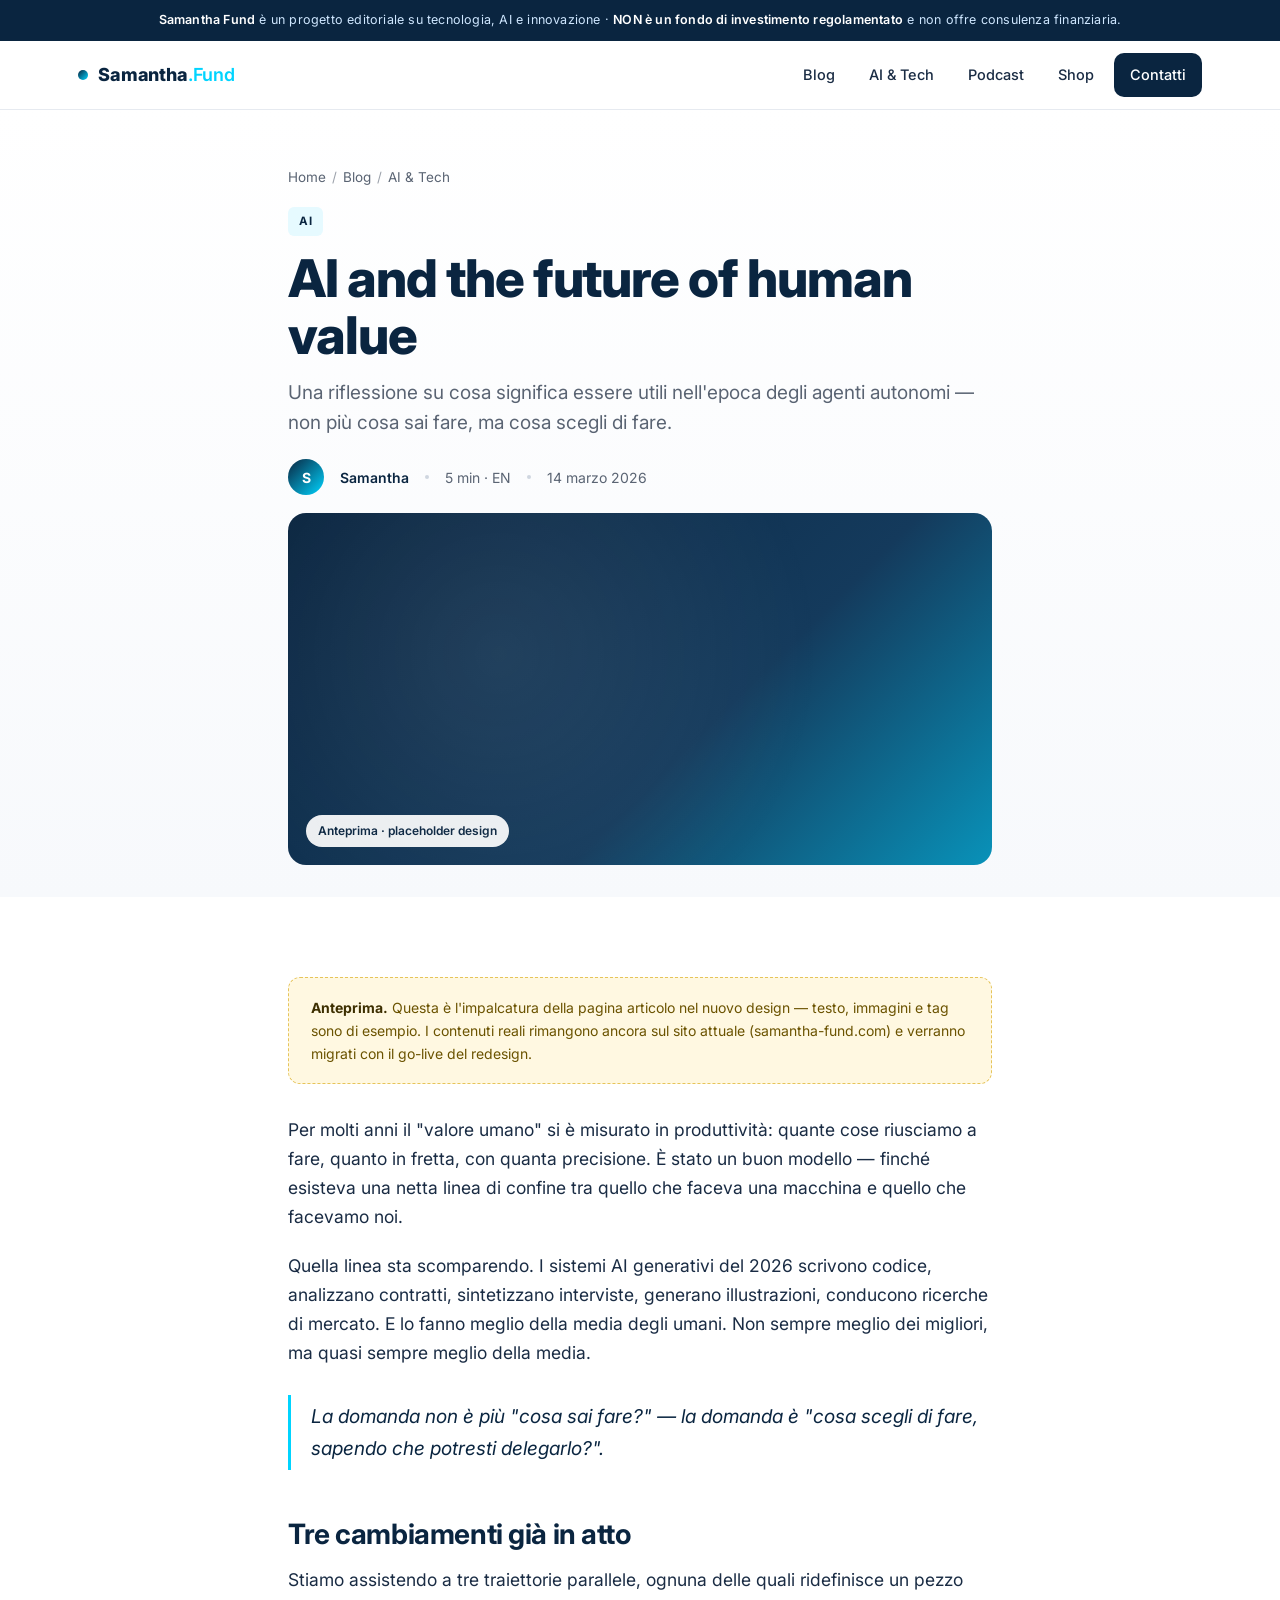
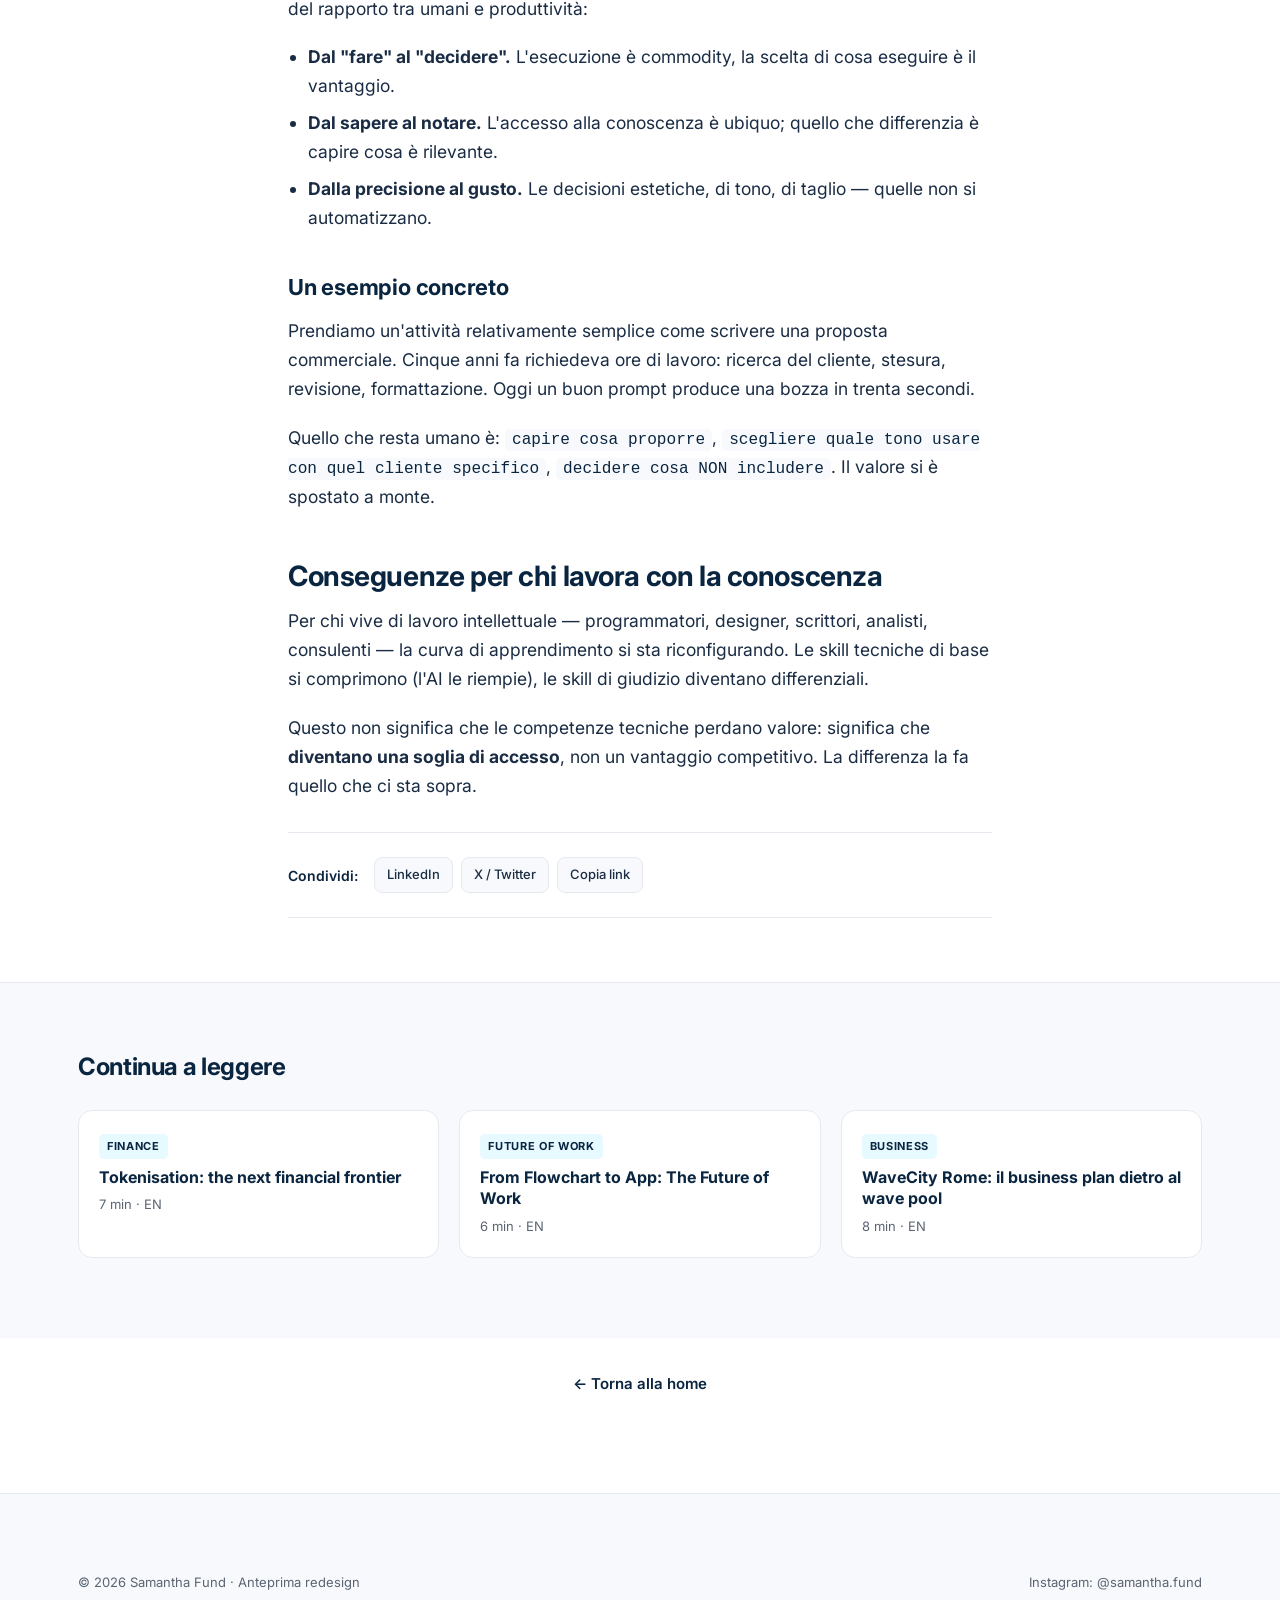
==== articolo.html @ efff5072 "fix(article): related card con ?from + coerenza header + share funzionante - related card "Continua " ====
<!doctype html>
<html lang="it">
<head>
<meta charset="utf-8">
<meta name="viewport" content="width=device-width, initial-scale=1">
<title>Articolo — Samantha Fund</title>
<meta name="description" content="Anteprima del layout articolo per il nuovo Samantha Fund.">
<meta name="robots" content="noindex,follow">
<link rel="icon" type="image/svg+xml" href="data:image/svg+xml,%3Csvg xmlns='http://www.w3.org/2000/svg' viewBox='0 0 32 32'%3E%3Crect width='32' height='32' rx='8' fill='%230A2540'/%3E%3Ccircle cx='16' cy='16' r='6' fill='%2300D4FF'/%3E%3C/svg%3E">
<link rel="preconnect" href="https://fonts.googleapis.com">
<link rel="preconnect" href="https://fonts.gstatic.com" crossorigin>
<link href="https://fonts.googleapis.com/css2?family=Inter:wght@400;500;600;700;800&family=Space+Grotesk:wght@500;700&display=swap" rel="stylesheet">
<link rel="stylesheet" href="assets/styles.css">
<style>
:root{
  --ink:#0A2540;
  --ink-2:#1A2C44;
  --cyan:#00D4FF;
  --cyan-soft:#E6FAFF;
  --bg:#FFFFFF;
  --bg-2:#F7F9FC;
  --line:#E6EAF0;
  --text:#1A1A1A;
  --muted:#5A6473;
  --radius:14px;
  --shadow:0 1px 2px rgba(10,37,64,.04), 0 8px 24px rgba(10,37,64,.06);
}
*{box-sizing:border-box}
html,body{margin:0;padding:0}
body{font-family:'Inter',system-ui,-apple-system,Segoe UI,Roboto,sans-serif;color:var(--text);background:var(--bg);line-height:1.65;-webkit-font-smoothing:antialiased}
a{color:inherit;text-decoration:none}
img{max-width:100%;display:block}
.container{max-width:760px;margin:0 auto;padding:0 28px}
.container-wide{max-width:1180px;margin:0 auto;padding:0 28px}

.legal-bar{background:var(--ink);color:#cfe7ff;font-size:12.5px;padding:10px 0;text-align:center;letter-spacing:.2px}
.legal-bar strong{color:#fff;font-weight:600}

.nav{position:sticky;top:0;z-index:50;background:rgba(255,255,255,.85);backdrop-filter:saturate(180%) blur(10px);-webkit-backdrop-filter:saturate(180%) blur(10px);border-bottom:1px solid var(--line)}
.nav-inner{display:flex;align-items:center;justify-content:space-between;height:68px}
.brand{display:flex;align-items:center;gap:10px;font-weight:800;letter-spacing:-.01em}
.brand .dot{width:10px;height:10px;border-radius:50%;background:linear-gradient(135deg,var(--ink),var(--cyan))}
.brand .name{font-size:18px;color:var(--ink)}
.brand .name span{color:var(--cyan);font-weight:600}
.menu{display:flex;gap:6px;align-items:center}
.menu a{padding:9px 14px;border-radius:10px;font-size:14.5px;color:var(--ink-2);font-weight:500;transition:.15s ease}
.menu a:hover{background:var(--bg-2);color:var(--ink)}
.menu .cta{background:var(--ink);color:#fff;padding:10px 16px;border-radius:10px}
.menu .cta:hover{background:#08182b}

.article-head{padding:56px 0 32px;background:linear-gradient(180deg,#fff,#F7F9FC)}
.breadcrumb{font-size:13.5px;color:var(--muted);margin-bottom:18px}
.breadcrumb a{color:var(--muted)}
.breadcrumb a:hover{color:var(--ink)}
.breadcrumb .sep{margin:0 6px;opacity:.6}
.article-tag{display:inline-block;font-size:11.5px;font-weight:700;letter-spacing:.06em;text-transform:uppercase;color:var(--ink);background:var(--cyan-soft);padding:5px 11px;border-radius:6px;margin-bottom:14px}
.article-title{font-size:clamp(32px,5vw,52px);line-height:1.1;letter-spacing:-.02em;color:var(--ink);font-weight:800;margin:0 0 14px;max-width:22ch}
.article-lead{font-size:19px;color:var(--muted);margin:0 0 22px;max-width:60ch;line-height:1.55}
.article-meta{display:flex;gap:16px;flex-wrap:wrap;color:var(--muted);font-size:14px;align-items:center}
.article-meta .avatar{width:36px;height:36px;border-radius:50%;background:linear-gradient(135deg,var(--ink),var(--cyan));display:inline-flex;align-items:center;justify-content:center;color:#fff;font-weight:700;font-size:14px}
.article-meta .author{color:var(--ink);font-weight:600}
.article-meta .dot{width:4px;height:4px;border-radius:50%;background:#cfd6e0}

.hero-img{margin-top:18px;aspect-ratio:16/8;border-radius:18px;overflow:hidden;background:linear-gradient(135deg,#0A2540 0%,#143A5C 60%,#00D4FF 130%);position:relative}
.hero-img::after{content:"";position:absolute;inset:0;background:radial-gradient(circle at 30% 40%,rgba(255,255,255,.08),transparent 60%);pointer-events:none}
.hero-img .badge{position:absolute;bottom:18px;left:18px;background:rgba(255,255,255,.92);color:var(--ink);font-size:12px;font-weight:600;padding:6px 12px;border-radius:999px;backdrop-filter:blur(8px)}

.article-body{padding:48px 0 64px;font-size:17.5px;color:var(--ink-2)}
.article-body h2{font-size:28px;letter-spacing:-.015em;color:var(--ink);margin:48px 0 14px;line-height:1.2}
.article-body h3{font-size:22px;letter-spacing:-.01em;color:var(--ink);margin:36px 0 12px}
.article-body p{margin:0 0 20px}
.article-body blockquote{border-left:3px solid var(--cyan);padding:6px 0 6px 20px;margin:28px 0;color:var(--ink);font-style:italic;font-size:19px}
.article-body ul{padding-left:20px;margin:0 0 22px}
.article-body ul li{margin-bottom:8px}
.article-body code{background:var(--bg-2);padding:2px 7px;border-radius:5px;font-size:.92em;font-family:'JetBrains Mono',Menlo,Consolas,monospace;color:var(--ink)}

.placeholder-banner{margin:32px 0;padding:18px 22px;background:#FFF8E1;border:1px dashed #E6C45A;border-radius:12px;font-size:14px;color:#6b5300}
.placeholder-banner strong{color:#3d2f00}

.share-bar{display:flex;gap:8px;align-items:center;padding:24px 0;border-top:1px solid var(--line);border-bottom:1px solid var(--line);margin:32px 0 0;font-size:14px;color:var(--muted)}
.share-bar .label{font-weight:600;color:var(--ink);margin-right:8px}
.share-bar .chip{padding:6px 12px;border-radius:8px;background:var(--bg-2);color:var(--ink-2);font-size:13px;font-weight:500;border:1px solid var(--line)}

.related{padding:64px 0 80px;background:var(--bg-2);border-top:1px solid var(--line)}
.related h2{font-size:24px;letter-spacing:-.015em;color:var(--ink);margin:0 0 24px}
.related-grid{display:grid;grid-template-columns:repeat(3,1fr);gap:20px}
.related-card{background:#fff;border:1px solid var(--line);border-radius:var(--radius);padding:20px;transition:.2s ease;cursor:pointer}
.related-card:hover{transform:translateY(-2px);box-shadow:var(--shadow);border-color:#cdeefa}
.related-card .tag{font-size:11px;letter-spacing:.06em;text-transform:uppercase;color:var(--ink);font-weight:700;background:var(--cyan-soft);padding:3px 8px;border-radius:5px;display:inline-block;margin-bottom:8px}
.related-card h3{margin:0 0 6px;font-size:16px;line-height:1.35;color:var(--ink)}
.related-card .meta{font-size:13px;color:var(--muted)}

.back-cta{text-align:center;padding:32px 0 16px}
.back-cta a{display:inline-flex;align-items:center;gap:8px;font-weight:600;color:var(--ink);font-size:15px}
.back-cta a:hover{color:var(--cyan)}

footer{padding:48px 0 32px;border-top:1px solid var(--line);background:var(--bg-2)}
.copy{color:var(--muted);font-size:13px;display:flex;justify-content:space-between;flex-wrap:wrap;gap:10px}

@media (max-width: 720px){
  .related-grid{grid-template-columns:1fr}
}
</style>
</head>
<body>

<div class="legal-bar">
  <div class="container-wide">
    <strong>Samantha Fund</strong> è un progetto editoriale su tecnologia, AI e innovazione · <strong>NON è un fondo di investimento regolamentato</strong> e non offre consulenza finanziaria.
  </div>
</div>

<nav class="nav">
  <div class="container-wide nav-inner">
    <a href="index.html" class="brand"><span class="dot"></span><span class="name">Samantha<span>.Fund</span></span></a>
    <div class="menu">
      <a href="index.html#blog">Blog</a>
      <a href="index.html#tech">AI &amp; Tech</a>
      <a href="index.html#podcast">Podcast</a>
      <a href="index.html#shop">Shop</a>
      <a href="contatti.html" class="cta">Contatti</a>
    </div>
  </div>
</nav>

<header class="article-head">
  <div class="container">
    <div class="breadcrumb">
      <a href="index.html">Home</a><span class="sep">/</span><a href="index.html#blog">Blog</a><span class="sep">/</span><span id="article-cat">AI &amp; Tech</span>
    </div>
    <span class="article-tag" id="article-tag">AI</span>
    <h1 class="article-title" id="article-title">AI and the future of human value</h1>
    <p class="article-lead" id="article-lead">Una riflessione su cosa significa essere utili nell'epoca degli agenti autonomi — non più cosa sai fare, ma cosa scegli di fare.</p>
    <div class="article-meta">
      <span class="avatar">S</span>
      <span class="author">Samantha</span>
      <span class="dot"></span>
      <span id="article-read">5 min · EN</span>
      <span class="dot"></span>
      <span id="article-date">14 marzo 2026</span>
    </div>

    <div class="hero-img">
      <span class="badge">Anteprima · placeholder design</span>
    </div>
  </div>
</header>

<article class="article-body">
  <div class="container">

    <div class="placeholder-banner">
      <strong>Anteprima.</strong> Questa è l'impalcatura della pagina articolo nel nuovo design — testo, immagini e tag sono di esempio. I contenuti reali rimangono ancora sul sito attuale (samantha-fund.com) e verranno migrati con il go-live del redesign.
    </div>

    <p>Per molti anni il "valore umano" si è misurato in produttività: quante cose riusciamo a fare, quanto in fretta, con quanta precisione. È stato un buon modello — finché esisteva una netta linea di confine tra quello che faceva una macchina e quello che facevamo noi.</p>

    <p>Quella linea sta scomparendo. I sistemi AI generativi del 2026 scrivono codice, analizzano contratti, sintetizzano interviste, generano illustrazioni, conducono ricerche di mercato. E lo fanno meglio della media degli umani. Non sempre meglio dei migliori, ma quasi sempre meglio della media.</p>

    <blockquote>La domanda non è più "cosa sai fare?" — la domanda è "cosa scegli di fare, sapendo che potresti delegarlo?".</blockquote>

    <h2>Tre cambiamenti già in atto</h2>

    <p>Stiamo assistendo a tre traiettorie parallele, ognuna delle quali ridefinisce un pezzo del rapporto tra umani e produttività:</p>

    <ul>
      <li><strong>Dal "fare" al "decidere".</strong> L'esecuzione è commodity, la scelta di cosa eseguire è il vantaggio.</li>
      <li><strong>Dal sapere al notare.</strong> L'accesso alla conoscenza è ubiquo; quello che differenzia è capire cosa è rilevante.</li>
      <li><strong>Dalla precisione al gusto.</strong> Le decisioni estetiche, di tono, di taglio — quelle non si automatizzano.</li>
    </ul>

    <h3>Un esempio concreto</h3>

    <p>Prendiamo un'attività relativamente semplice come scrivere una proposta commerciale. Cinque anni fa richiedeva ore di lavoro: ricerca del cliente, stesura, revisione, formattazione. Oggi un buon prompt produce una bozza in trenta secondi.</p>

    <p>Quello che resta umano è: <code>capire cosa proporre</code>, <code>scegliere quale tono usare con quel cliente specifico</code>, <code>decidere cosa NON includere</code>. Il valore si è spostato a monte.</p>

    <h2>Conseguenze per chi lavora con la conoscenza</h2>

    <p>Per chi vive di lavoro intellettuale — programmatori, designer, scrittori, analisti, consulenti — la curva di apprendimento si sta riconfigurando. Le skill tecniche di base si comprimono (l'AI le riempie), le skill di giudizio diventano differenziali.</p>

    <p>Questo non significa che le competenze tecniche perdano valore: significa che <strong>diventano una soglia di accesso</strong>, non un vantaggio competitivo. La differenza la fa quello che ci sta sopra.</p>

    <div class="share-bar">
      <span class="label">Condividi:</span>
      <a class="chip" id="share-linkedin" target="_blank" rel="noopener" href="#">LinkedIn</a>
      <a class="chip" id="share-x" target="_blank" rel="noopener" href="#">X / Twitter</a>
      <a class="chip" id="share-copy" role="button" href="#">Copia link</a>
    </div>

  </div>
</article>

<section class="related">
  <div class="container-wide">
    <h2>Continua a leggere</h2>
    <div class="related-grid">
      <a class="related-card" href="articolo.html?from=tokenisation">
        <span class="tag">Finance</span>
        <h3>Tokenisation: the next financial frontier</h3>
        <div class="meta">7 min · EN</div>
      </a>
      <a class="related-card" href="articolo.html?from=flowchart">
        <span class="tag">Future of Work</span>
        <h3>From Flowchart to App: The Future of Work</h3>
        <div class="meta">6 min · EN</div>
      </a>
      <a class="related-card" href="articolo.html?from=wavecity">
        <span class="tag">Business</span>
        <h3>WaveCity Rome: il business plan dietro al wave pool</h3>
        <div class="meta">8 min · EN</div>
      </a>
    </div>
  </div>
</section>

<div class="back-cta">
  <a href="index.html">← Torna alla home</a>
</div>

<footer>
  <div class="container-wide">
    <div class="copy">
      <span>© 2026 Samantha Fund · Anteprima redesign</span>
      <span>Instagram: @samantha.fund</span>
    </div>
  </div>
</footer>

<script>
// Mostra titolo/tag/categoria/meta corrispondenti alla card cliccata (via ?from=slug nel link)
(function(){
  var params = new URLSearchParams(window.location.search);
  var from = params.get('from');
  var map = {
    "ai":           { tag: "AI",             cat: "AI &amp; Tech",   read: "5 min · EN", date: "14 marzo 2026",   title: "AI and the future of human value",                lead: "Una riflessione su cosa significa essere utili nell’epoca degli agenti autonomi." },
    "tokenisation": { tag: "Finance",        cat: "Finance",         read: "7 min · EN", date: "2 marzo 2026",    title: "Tokenisation: the next financial frontier",       lead: "Asset digitali, blockchain e nuove forme di valore. Analisi divulgativa." },
    "flowchart":    { tag: "Future of Work", cat: "Future of Work",  read: "6 min · EN", date: "20 febbraio 2026", title: "From Flowchart to App: The Future of Work",       lead: "Dal diagramma al prodotto: come l’AI ridefinisce il ciclo di sviluppo." },
    "wavecity":     { tag: "Business",       cat: "Business",        read: "8 min · EN", date: "8 febbraio 2026",  title: "WaveCity Rome: il business plan dietro al wave pool", lead: "Numeri, modello operativo, ROI atteso. Cosa serve per costruire una wave pool professionale a Roma." },
    "kunst":        { tag: "Culture",        cat: "Culture",         read: "6 min · EN", date: "28 gennaio 2026", title: "Die Kunst der Fuge: from music to consciousness", lead: "Dalla fuga di Bach a una teoria della coscienza musicale." },
    "tech":         { tag: "AI",             cat: "AI &amp; Tech",   read: "4 min · EN", date: "15 gennaio 2026", title: "AI Revolution — il manifesto",                lead: "Il manifesto del progetto Samantha Fund: capire la rivoluzione tech, non solo seguirla." }
  };
  var set = function(id, val, html){ var el = document.getElementById(id); if (el){ if (html) el.innerHTML = val; else el.textContent = val; } };
  if (from && map[from]) {
    var d = map[from];
    set('article-tag', d.tag);
    set('article-title', d.title);
    set('article-lead', d.lead);
    set('article-cat', d.cat, true);
    set('article-read', d.read);
    set('article-date', d.date);
    document.title = d.title + ' — Samantha Fund';
  }

  // Condivisione: link reali (basati sull'URL corrente, incluso ?from=) + copia negli appunti
  var url = encodeURIComponent(window.location.href);
  var txt = encodeURIComponent(document.title);
  var li = document.getElementById('share-linkedin');
  if (li) li.href = 'https://www.linkedin.com/sharing/share-offsite/?url=' + url;
  var x = document.getElementById('share-x');
  if (x) x.href = 'https://twitter.com/intent/tweet?url=' + url + '&text=' + txt;
  var copy = document.getElementById('share-copy');
  if (copy) copy.addEventListener('click', function(e){
    e.preventDefault();
    var done = function(){ var o = copy.textContent; copy.textContent = 'Copiato ✓'; setTimeout(function(){ copy.textContent = o; }, 1600); };
    if (navigator.clipboard && navigator.clipboard.writeText) {
      navigator.clipboard.writeText(window.location.href).then(done).catch(done);
    } else { done(); }
  });
})();
</script>

</body>
</html>
---- assets/styles.css ----
:root{
  --ink:#0A2540;
  --ink-2:#1A2C44;
  --cyan:#00D4FF;
  --cyan-soft:#E6FAFF;
  --bg:#FFFFFF;
  --bg-2:#F7F9FC;
  --line:#E6EAF0;
  --text:#1A1A1A;
  --muted:#5A6473;
  --radius:14px;
  --shadow:0 1px 2px rgba(10,37,64,.04), 0 8px 24px rgba(10,37,64,.06);
}
*{box-sizing:border-box}
html,body{margin:0;padding:0}
body{
  font-family:'Inter',system-ui,-apple-system,Segoe UI,Roboto,sans-serif;
  color:var(--text);
  background:var(--bg);
  line-height:1.55;
  -webkit-font-smoothing:antialiased;
}
a{color:inherit;text-decoration:none}
img{max-width:100%;display:block}
.container{max-width:1180px;margin:0 auto;padding:0 28px}

/* Disclaimer bar */
.legal-bar{
  background:var(--ink);color:#cfe7ff;font-size:12.5px;
  padding:10px 0;text-align:center;letter-spacing:.2px;
}
.legal-bar strong{color:#fff;font-weight:600}

/* Nav */
.nav{
  position:sticky;top:0;z-index:50;
  background:rgba(255,255,255,.85);
  backdrop-filter:saturate(180%) blur(10px);
  -webkit-backdrop-filter:saturate(180%) blur(10px);
  border-bottom:1px solid var(--line);
}
.nav-inner{display:flex;align-items:center;justify-content:space-between;height:68px}
.brand{display:flex;align-items:center;gap:10px;font-weight:800;letter-spacing:-.01em}
.brand .dot{width:10px;height:10px;border-radius:50%;background:linear-gradient(135deg,var(--ink),var(--cyan))}
.brand .name{font-size:18px;color:var(--ink)}
.brand .name span{color:var(--cyan);font-weight:600}
.menu{display:flex;gap:6px;align-items:center}
.menu a{
  padding:9px 14px;border-radius:10px;font-size:14.5px;color:var(--ink-2);
  font-weight:500;transition:.15s ease;
}
.menu a:hover{background:var(--bg-2);color:var(--ink)}
.menu .cta{
  background:var(--ink);color:#fff;padding:10px 16px;border-radius:10px;
}
.menu .cta:hover{background:#08182b}

/* Hero */
.hero{
  position:relative;overflow:hidden;
  padding:96px 0 88px;
  background:
    radial-gradient(1200px 500px at 85% -10%, rgba(0,212,255,.18), transparent 60%),
    radial-gradient(800px 400px at 10% 0%, rgba(10,37,64,.08), transparent 60%),
    linear-gradient(180deg,#fff, #F7F9FC);
}
.eyebrow{
  display:inline-flex;align-items:center;gap:8px;
  font-family:'Space Grotesk',sans-serif;font-weight:500;
  color:var(--ink);background:var(--cyan-soft);
  padding:6px 12px;border-radius:999px;font-size:13px;
  border:1px solid #cdeefa;
}
.eyebrow .pulse{width:7px;height:7px;border-radius:50%;background:var(--cyan);box-shadow:0 0 0 0 rgba(0,212,255,.6);animation:pulse 1.8s infinite}
@keyframes pulse{
  0%{box-shadow:0 0 0 0 rgba(0,212,255,.55)}
  70%{box-shadow:0 0 0 10px rgba(0,212,255,0)}
  100%{box-shadow:0 0 0 0 rgba(0,212,255,0)}
}
.h1{
  font-size:clamp(40px,6vw,72px);line-height:1.04;letter-spacing:-.025em;
  color:var(--ink);font-weight:800;margin:18px 0 18px;max-width:14ch;
}
.h1 em{font-style:normal;background:linear-gradient(120deg,var(--ink) 30%,var(--cyan));-webkit-background-clip:text;background-clip:text;color:transparent}
.lead{font-size:19px;color:var(--muted);max-width:58ch;margin:0 0 28px}
.cta-row{display:flex;gap:12px;flex-wrap:wrap}
.btn{
  display:inline-flex;align-items:center;gap:10px;
  padding:14px 20px;border-radius:12px;font-weight:600;font-size:15px;
  transition:.15s ease;border:1px solid transparent;
}
.btn-primary{background:var(--ink);color:#fff}
.btn-primary:hover{background:#08182b;transform:translateY(-1px)}
.btn-ghost{background:#fff;color:var(--ink);border-color:var(--line)}
.btn-ghost:hover{border-color:var(--ink)}
.btn .arr{transition:.15s ease}
.btn:hover .arr{transform:translateX(3px)}

/* Trust strip */
.strip{
  display:flex;gap:34px;flex-wrap:wrap;align-items:center;
  margin-top:48px;color:var(--muted);font-size:13.5px;
}
.strip .item{display:flex;align-items:center;gap:8px}
.strip .ic{width:18px;height:18px;border-radius:5px;background:var(--cyan-soft);display:inline-flex;align-items:center;justify-content:center;color:var(--ink);font-weight:700;font-size:11px}

/* Sections */
section{padding:88px 0}
.section-head{display:flex;align-items:end;justify-content:space-between;gap:24px;margin-bottom:38px;flex-wrap:wrap}
.section-head h2{font-size:clamp(28px,3.4vw,40px);letter-spacing:-.02em;margin:0;color:var(--ink);font-weight:800}
.section-head p{margin:8px 0 0;color:var(--muted);max-width:50ch}
.section-head a.more{color:var(--ink);font-weight:600;font-size:14.5px;display:inline-flex;align-items:center;gap:6px}
.section-head a.more:hover{color:var(--cyan)}

/* Pillars */
.pillars{display:grid;grid-template-columns:repeat(3,1fr);gap:20px}
.pillar{
  background:#fff;border:1px solid var(--line);border-radius:var(--radius);
  padding:28px;transition:.2s ease;
}
.pillar:hover{transform:translateY(-3px);box-shadow:var(--shadow);border-color:#cdeefa}
.pillar .ico{
  width:44px;height:44px;border-radius:12px;
  background:linear-gradient(135deg,var(--ink),#163759);
  color:#fff;display:flex;align-items:center;justify-content:center;
  font-weight:700;margin-bottom:18px;font-family:'Space Grotesk'
}
.pillar h3{margin:0 0 8px;font-size:19px;color:var(--ink);letter-spacing:-.01em}
.pillar p{margin:0;color:var(--muted);font-size:14.5px}

/* Articles */
.grid{display:grid;grid-template-columns:repeat(3,1fr);gap:22px}
.card{
  display:flex;flex-direction:column;
  background:#fff;border:1px solid var(--line);border-radius:var(--radius);
  overflow:hidden;transition:.2s ease;
}
.card:hover{transform:translateY(-3px);box-shadow:var(--shadow);border-color:#cdeefa}
.card .thumb{
  aspect-ratio:16/10;overflow:hidden;position:relative;
  background:linear-gradient(135deg,#0A2540 0%, #143A5C 60%, #00D4FF 130%);
}
.card .thumb img{
  width:100%;height:100%;object-fit:cover;display:block;
  mix-blend-mode:luminosity;opacity:.88;
  filter:grayscale(35%) contrast(1.05);
  transition:.4s ease, opacity .25s ease, filter .25s ease;
}
.card .thumb::after{
  content:"";position:absolute;inset:0;pointer-events:none;
  background:linear-gradient(135deg, rgba(10,37,64,.15), rgba(0,212,255,.18));
  mix-blend-mode:overlay;
}
.card:hover .thumb img{transform:scale(1.04);opacity:1;filter:grayscale(0%) contrast(1)}
.card .body{padding:22px 22px 24px;display:flex;flex-direction:column;gap:10px;flex:1}
.card .tag{
  display:inline-block;font-size:11.5px;font-weight:600;letter-spacing:.04em;
  text-transform:uppercase;color:var(--ink);background:var(--cyan-soft);
  padding:4px 9px;border-radius:6px;align-self:start;
}
.card h3{margin:4px 0 0;font-size:18.5px;line-height:1.3;color:var(--ink);letter-spacing:-.01em;font-weight:700}
.card .meta{margin-top:auto;display:flex;justify-content:space-between;color:var(--muted);font-size:13px;padding-top:14px}
.card .meta .read{color:var(--ink);font-weight:600}

/* Shop grid */
.shop-grid{display:grid;grid-template-columns:repeat(4,1fr);gap:18px}
.product{
  background:#fff;border:1px solid var(--line);border-radius:var(--radius);
  overflow:hidden;transition:.2s ease;display:flex;flex-direction:column;
}
.product:hover{transform:translateY(-4px);box-shadow:var(--shadow);border-color:#cdeefa}
.product .pic{
  aspect-ratio:1/1;background:#F0F2F5;
  overflow:hidden;position:relative;
}
.product .pic img{width:100%;height:100%;object-fit:cover;transition:.4s ease}
.product:hover .pic img{transform:scale(1.04)}
.product .info{padding:16px 18px 18px;display:flex;flex-direction:column;gap:6px;flex:1}
.product .cat{font-size:11.5px;text-transform:uppercase;letter-spacing:.06em;color:var(--muted);font-weight:600}
.product .name{font-size:15px;font-weight:600;color:var(--ink);line-height:1.35;min-height:40px}
.product .price{margin-top:auto;display:flex;justify-content:space-between;align-items:center;padding-top:12px}
.product .price .amt{font-weight:700;color:var(--ink);font-size:16px}
.product .price .buy{
  font-size:12px;font-weight:700;color:var(--ink);
  background:var(--cyan-soft);padding:6px 10px;border-radius:8px;
}
.shop-cta-row{display:flex;justify-content:center;margin-top:30px}

/* Podcast feature */
.podcast{
  display:grid;grid-template-columns:380px 1fr;gap:36px;align-items:center;
  background:#fff;border:1px solid var(--line);border-radius:24px;
  padding:32px;
}
.podcast .cover{
  aspect-ratio:1/1;border-radius:16px;overflow:hidden;
  background:#0A2540;box-shadow:0 20px 50px -20px rgba(10,37,64,.5);
}
.podcast .cover img{width:100%;height:100%;object-fit:cover;display:block}
.podcast .body{display:flex;flex-direction:column;gap:14px}
.podcast .kicker{font-family:'Space Grotesk';color:var(--cyan);font-weight:600;font-size:13px;text-transform:uppercase;letter-spacing:.1em}
.podcast h3{margin:0;font-size:32px;letter-spacing:-.02em;color:var(--ink);line-height:1.1;font-weight:800}
.podcast p{margin:0;color:var(--muted);font-size:15.5px;max-width:52ch}
.podcast .platforms{display:flex;gap:8px;flex-wrap:wrap;margin-top:8px}
.podcast .platforms span{
  font-size:12px;font-weight:600;color:var(--ink);
  background:var(--bg-2);padding:6px 10px;border-radius:8px;border:1px solid var(--line);
}
.podcast .actions{margin-top:10px}

/* Newsletter */
.cta-band{
  margin:60px 0 0;
  background:linear-gradient(135deg,var(--ink),#0F2D4D);
  border-radius:24px;padding:64px 48px;color:#fff;
  display:grid;grid-template-columns:1.2fr 1fr;gap:40px;align-items:center;
  position:relative;overflow:hidden;
}
.cta-band::after{
  content:"";position:absolute;inset:auto -20% -60% auto;width:60%;height:200%;
  background:radial-gradient(circle, rgba(0,212,255,.35), transparent 60%);
}
.cta-band h3{font-size:32px;margin:0 0 10px;letter-spacing:-.02em}
.cta-band p{margin:0;color:#a9c4dd;max-width:42ch}
.cta-band form{display:flex;gap:8px;position:relative;z-index:1}
.cta-band input{
  flex:1;padding:14px 16px;border-radius:12px;border:1px solid #1f3a5c;
  background:#0c1f36;color:#fff;font-size:15px;font-family:inherit;
  outline:none;transition:.15s ease;
}
.cta-band input:focus{border-color:var(--cyan);box-shadow:0 0 0 4px rgba(0,212,255,.15)}
.cta-band button{
  padding:14px 20px;border-radius:12px;border:0;background:var(--cyan);
  color:var(--ink);font-weight:700;font-size:15px;cursor:pointer;font-family:inherit;
}

/* Footer */
footer{padding:64px 0 32px;border-top:1px solid var(--line);background:var(--bg-2);margin-top:80px}
.foot-grid{display:grid;grid-template-columns:1.4fr repeat(3,1fr);gap:36px}
.foot-grid h4{margin:0 0 14px;font-size:13px;text-transform:uppercase;letter-spacing:.06em;color:var(--muted)}
.foot-grid a{display:block;padding:5px 0;font-size:14.5px;color:var(--ink-2)}
.foot-grid a:hover{color:var(--cyan)}
.foot-grid p{margin:0;font-size:14px;color:var(--muted);max-width:38ch}
.disclaimer{
  margin-top:42px;padding:20px;border:1px dashed #cfd6e0;border-radius:12px;
  font-size:13px;color:var(--muted);background:#fff;
}
.disclaimer strong{color:var(--ink)}
.copy{margin-top:30px;color:var(--muted);font-size:13px;display:flex;justify-content:space-between;flex-wrap:wrap;gap:10px}

/* ------- Legal/inner pages ------- */
.legal-page{padding:64px 0 80px;background:var(--bg-2);min-height:60vh}
.legal-page .container{max-width:820px}
.legal-page .breadcrumb{font-size:13px;color:var(--muted);margin-bottom:18px}
.legal-page .breadcrumb a{color:var(--ink-2);font-weight:500}
.legal-page .breadcrumb a:hover{color:var(--cyan)}
.legal-page h1{font-size:clamp(32px,4.5vw,48px);letter-spacing:-.022em;color:var(--ink);margin:0 0 12px;line-height:1.1;font-weight:800}
.legal-page .updated{font-size:13.5px;color:var(--muted);margin-bottom:36px;display:flex;align-items:center;gap:10px}
.legal-page .updated::before{content:"";width:6px;height:6px;border-radius:50%;background:var(--cyan)}
.legal-prose{background:#fff;border:1px solid var(--line);border-radius:var(--radius);padding:48px 56px;color:var(--text);font-size:15.5px;line-height:1.7}
.legal-prose h2{font-size:22px;color:var(--ink);margin:36px 0 12px;letter-spacing:-.01em;font-weight:700}
.legal-prose h2:first-child{margin-top:0}
.legal-prose h3{font-size:17px;color:var(--ink);margin:24px 0 8px;font-weight:600}
.legal-prose p{margin:0 0 14px}
.legal-prose ul,.legal-prose ol{margin:0 0 16px;padding-left:22px}
.legal-prose li{margin-bottom:6px}
.legal-prose a{color:var(--ink);text-decoration:underline;text-decoration-color:var(--cyan);text-underline-offset:3px}
.legal-prose a:hover{color:var(--cyan)}
.legal-prose strong{color:var(--ink)}
.legal-prose code{background:var(--bg-2);padding:2px 6px;border-radius:4px;font-size:13px;font-family:ui-monospace,SFMono-Regular,Menlo,Consolas,monospace}
.legal-prose table{width:100%;border-collapse:collapse;margin:14px 0 18px;font-size:14px}
.legal-prose th,.legal-prose td{padding:10px 12px;text-align:left;border-bottom:1px solid var(--line);vertical-align:top}
.legal-prose th{background:var(--bg-2);font-weight:600;color:var(--ink);font-size:13px;text-transform:uppercase;letter-spacing:.04em}
.legal-prose blockquote{margin:0 0 16px;padding:14px 18px;border-left:3px solid var(--cyan);background:var(--cyan-soft);color:var(--ink-2);border-radius:0 10px 10px 0;font-size:14.5px}
.legal-prose .meta-box{margin:24px 0;padding:18px 20px;background:var(--bg-2);border:1px solid var(--line);border-radius:12px;font-size:14px;color:var(--ink-2)}
.legal-prose .placeholder{background:#FFF7E0;border:1px dashed #E0B84A;color:#7A5400;padding:1px 6px;border-radius:4px;font-size:13.5px;font-weight:500}

/* Contact page */
.contact-grid{display:grid;grid-template-columns:1fr 1fr;gap:28px;margin-top:8px}
.contact-card{background:#fff;border:1px solid var(--line);border-radius:var(--radius);padding:32px}
.contact-card h3{margin:0 0 8px;font-size:18px;color:var(--ink);font-weight:700}
.contact-card p{margin:0 0 14px;color:var(--muted);font-size:14.5px;line-height:1.6}
.contact-card a{color:var(--ink);font-weight:600;text-decoration:underline;text-decoration-color:var(--cyan);text-underline-offset:3px}
.contact-card a:hover{color:var(--cyan)}
.contact-card ul{margin:0;padding-left:18px;color:var(--ink-2);font-size:14.5px}
.contact-card li{margin-bottom:6px}
.contact-form{display:flex;flex-direction:column;gap:14px}
.contact-form .field{display:flex;flex-direction:column;gap:6px}
.contact-form label{font-size:12px;font-weight:600;color:var(--ink);text-transform:uppercase;letter-spacing:.05em}
.contact-form input,.contact-form textarea{width:100%;padding:12px 14px;border:1px solid var(--line);border-radius:10px;font-family:inherit;font-size:15px;color:var(--text);background:#fff;outline:none;transition:.15s ease}
.contact-form input:focus,.contact-form textarea:focus{border-color:var(--cyan);box-shadow:0 0 0 4px rgba(0,212,255,.12)}
.contact-form textarea{min-height:140px;resize:vertical;font-family:inherit;line-height:1.5}
.contact-form .consent{display:flex;align-items:flex-start;gap:10px;font-size:13.5px;color:var(--muted);line-height:1.5}
.contact-form .consent input{width:auto;margin-top:3px}
.contact-form button{align-self:start;margin-top:6px;cursor:pointer;border:0;background:var(--ink);color:#fff;padding:14px 22px;border-radius:12px;font-weight:600;font-size:15px;font-family:inherit;transition:.15s ease}
.contact-form button:hover{background:#08182b;transform:translateY(-1px)}

/* Responsive */
@media (max-width: 900px){
  .pillars,.grid{grid-template-columns:1fr 1fr}
  .shop-grid{grid-template-columns:1fr 1fr}
  .podcast{grid-template-columns:1fr;padding:24px;gap:24px}
  .podcast .cover{max-width:280px;margin:0 auto}
  .cta-band{grid-template-columns:1fr;padding:40px 28px}
  .foot-grid{grid-template-columns:1fr 1fr}
  .menu a:not(.cta){display:none}
  .contact-grid{grid-template-columns:1fr}
}
@media (max-width: 600px){
  .pillars,.grid,.foot-grid,.shop-grid{grid-template-columns:1fr}
  section{padding:64px 0}
  .hero{padding:64px 0}
  .legal-prose{padding:28px 22px}
}
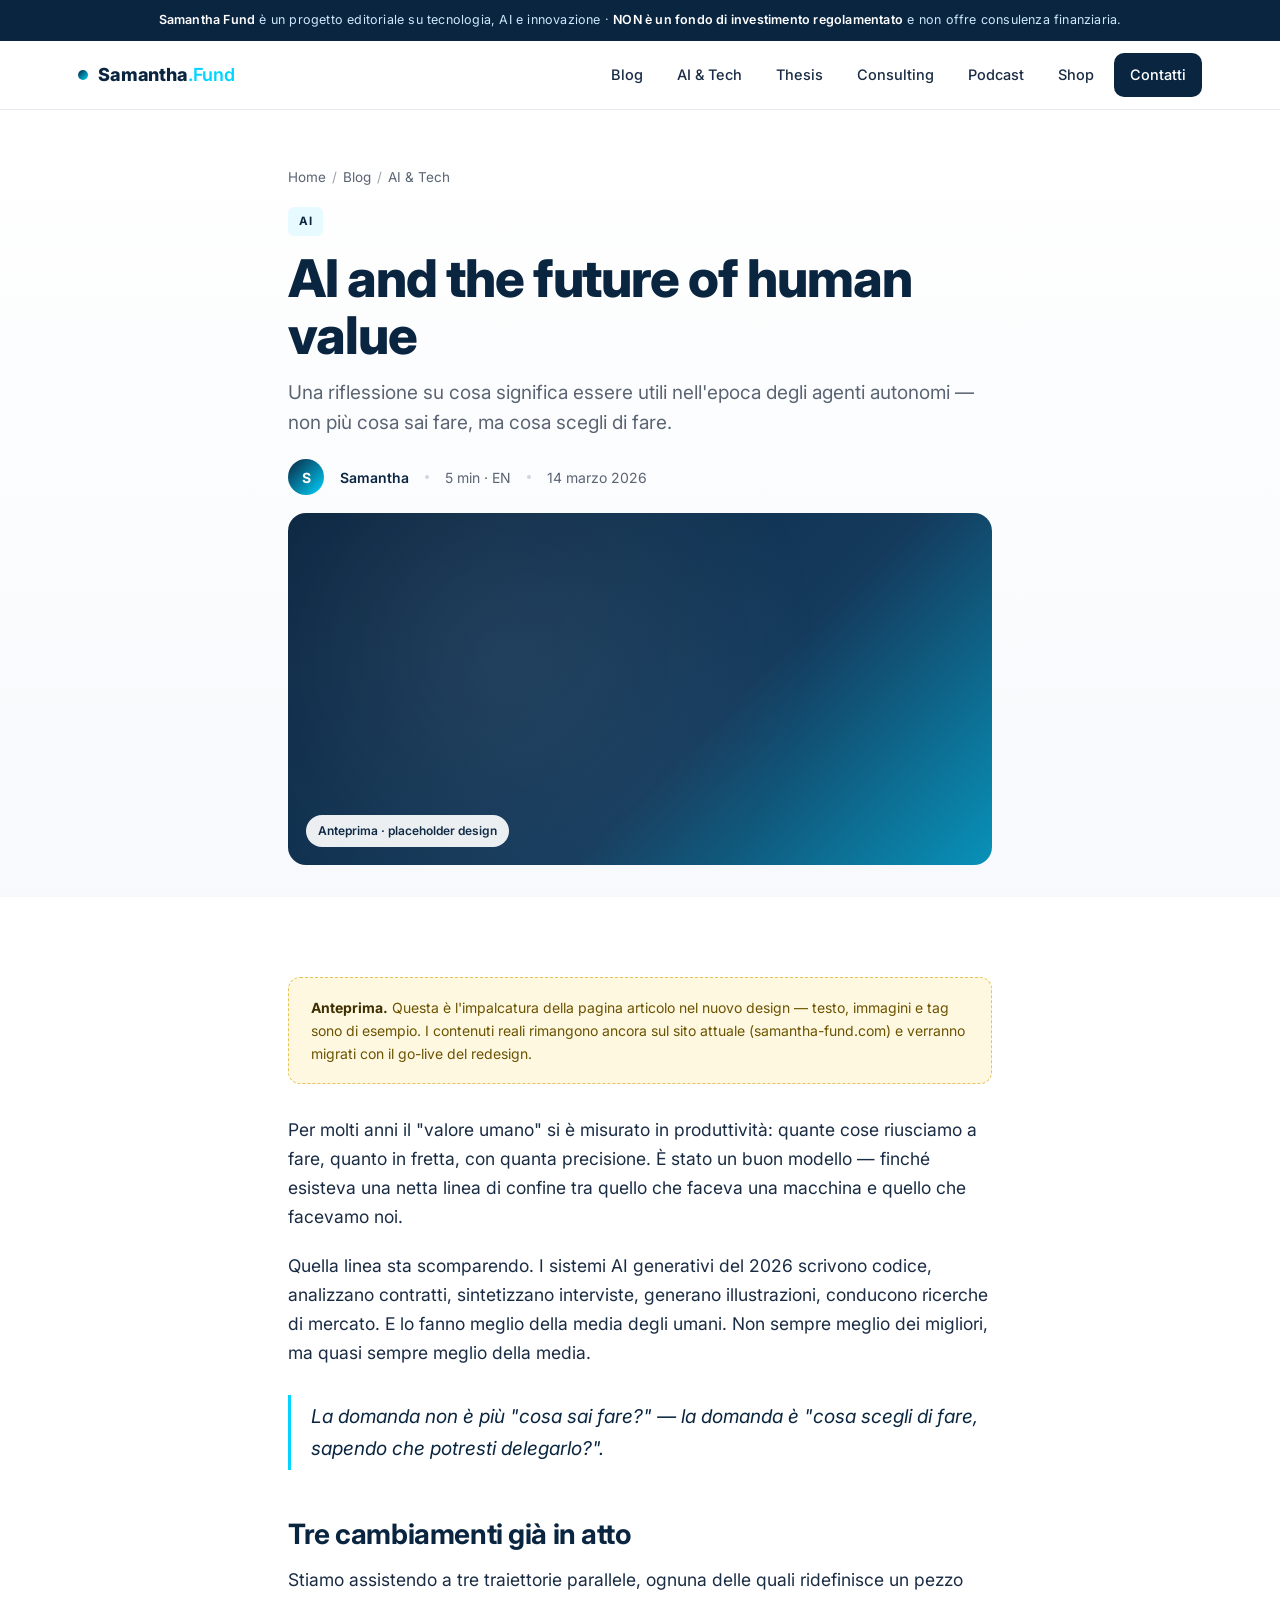
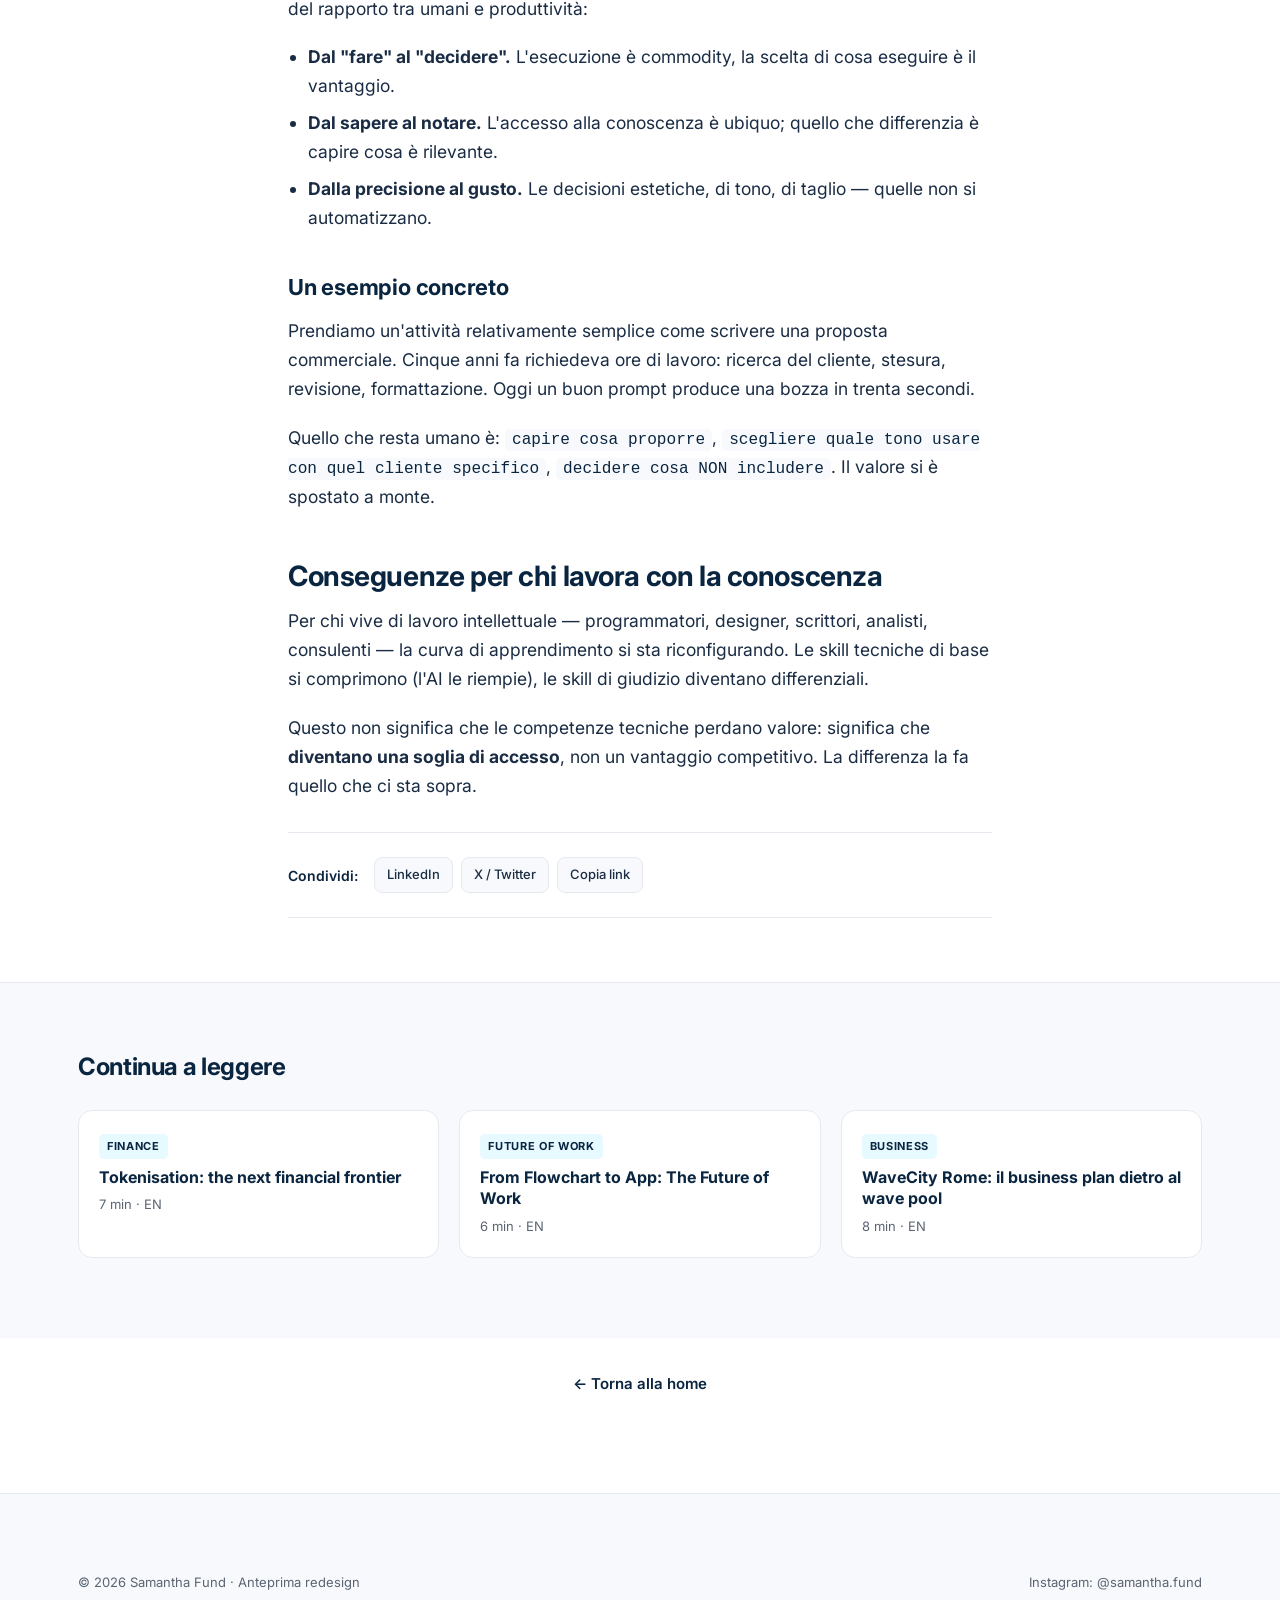
==== commit 62c63bcc: "feat: integrazione nav/footer su tutto il sito - index.html: Thesis + Consulting in nav desktop e fo" ====
--- a/articolo.html
+++ b/articolo.html
@@ -116,6 +116,8 @@
     <div class="menu">
       <a href="index.html#blog">Blog</a>
       <a href="index.html#tech">AI &amp; Tech</a>
+      <a href="thesis.html">Thesis</a>
+      <a href="consulting.html">Consulting</a>
       <a href="index.html#podcast">Podcast</a>
       <a href="index.html#shop">Shop</a>
       <a href="contatti.html" class="cta">Contatti</a>
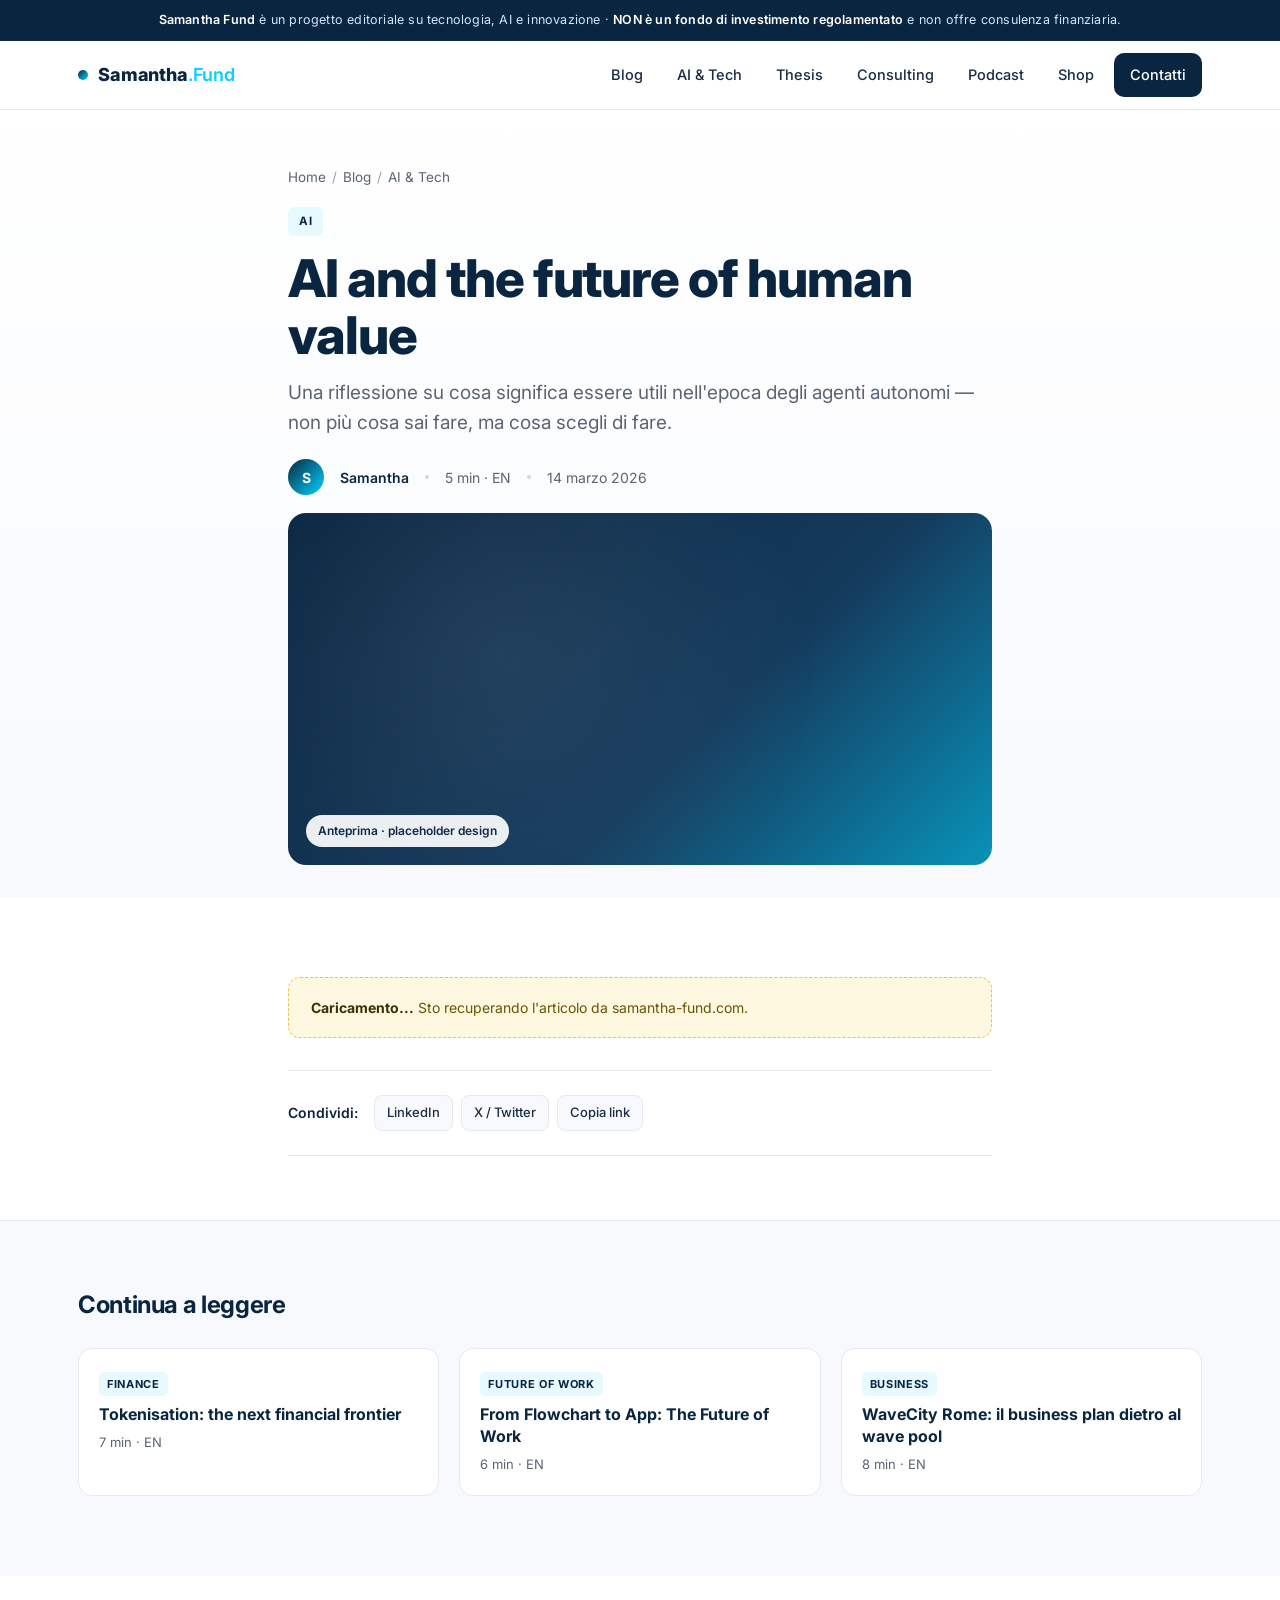
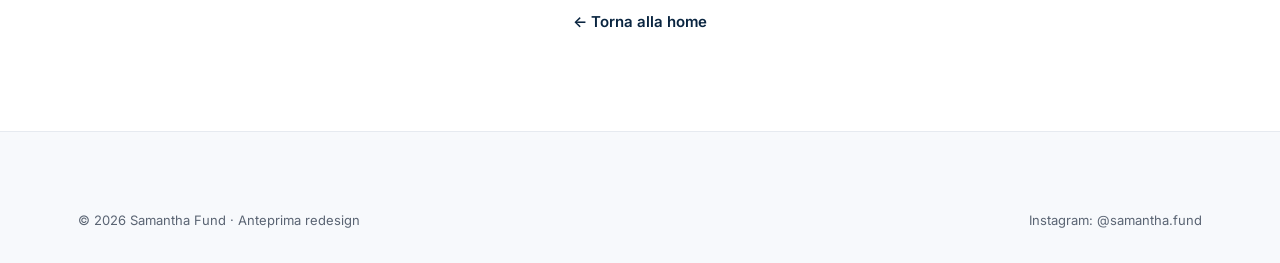
==== commit 5288c721: "feat(articolo): fetch contenuto reale da WP REST API Sostituisce JS statico con fetch asincrono da s" ====
--- a/articolo.html
+++ b/articolo.html
@@ -77,6 +77,27 @@
 .placeholder-banner{margin:32px 0;padding:18px 22px;background:#FFF8E1;border:1px dashed #E6C45A;border-radius:12px;font-size:14px;color:#6b5300}
 .placeholder-banner strong{color:#3d2f00}
 
+/* WP content */
+.wp-content p{margin:0 0 20px;font-size:17.5px;color:var(--ink-2);line-height:1.75}
+.wp-content h2{font-size:28px;letter-spacing:-.015em;color:var(--ink);margin:48px 0 14px;line-height:1.2}
+.wp-content h3{font-size:22px;letter-spacing:-.01em;color:var(--ink);margin:36px 0 12px}
+.wp-content blockquote{border-left:3px solid var(--cyan);padding:6px 0 6px 20px;margin:28px 0;color:var(--ink);font-style:italic;font-size:19px}
+.wp-content ul,.wp-content ol{padding-left:22px;margin:0 0 22px;font-size:17px;color:var(--ink-2)}
+.wp-content ul li,.wp-content ol li{margin-bottom:8px;line-height:1.65}
+.wp-content figure{margin:32px 0}
+.wp-content figure img{border-radius:12px;max-width:100%}
+.wp-content figcaption{font-size:13px;color:var(--muted);text-align:center;margin-top:8px}
+.wp-content a{color:var(--ink);text-decoration:underline;text-decoration-color:var(--cyan);text-underline-offset:3px}
+.wp-content strong{color:var(--ink)}
+.wp-content iframe{max-width:100%;border-radius:12px}
+.wp-content .wp-block-image{margin:32px 0}
+
+/* Loading skeleton */
+.loading-skeleton{animation:shimmer 1.4s infinite linear}
+.skel-line{background:linear-gradient(90deg,#eee 25%,#f5f5f5 50%,#eee 75%);background-size:400% 100%;border-radius:6px;height:18px;margin-bottom:14px}
+.skel-line.w80{width:80%}.skel-line.w60{width:60%}.skel-line.w90{width:90%}
+@keyframes shimmer{0%{background-position:200% 0}100%{background-position:-200% 0}}
+
 .share-bar{display:flex;gap:8px;align-items:center;padding:24px 0;border-top:1px solid var(--line);border-bottom:1px solid var(--line);margin:32px 0 0;font-size:14px;color:var(--muted)}
 .share-bar .label{font-weight:600;color:var(--ink);margin-right:8px}
 .share-bar .chip{padding:6px 12px;border-radius:8px;background:var(--bg-2);color:var(--ink-2);font-size:13px;font-weight:500;border:1px solid var(--line)}
@@ -149,39 +170,17 @@
 </header>
 
 <article class="article-body">
-  <div class="container">
-
-    <div class="placeholder-banner">
-      <strong>Anteprima.</strong> Questa è l'impalcatura della pagina articolo nel nuovo design — testo, immagini e tag sono di esempio. I contenuti reali rimangono ancora sul sito attuale (samantha-fund.com) e verranno migrati con il go-live del redesign.
-    </div>
-
-    <p>Per molti anni il "valore umano" si è misurato in produttività: quante cose riusciamo a fare, quanto in fretta, con quanta precisione. È stato un buon modello — finché esisteva una netta linea di confine tra quello che faceva una macchina e quello che facevamo noi.</p>
-
-    <p>Quella linea sta scomparendo. I sistemi AI generativi del 2026 scrivono codice, analizzano contratti, sintetizzano interviste, generano illustrazioni, conducono ricerche di mercato. E lo fanno meglio della media degli umani. Non sempre meglio dei migliori, ma quasi sempre meglio della media.</p>
-
-    <blockquote>La domanda non è più "cosa sai fare?" — la domanda è "cosa scegli di fare, sapendo che potresti delegarlo?".</blockquote>
-
-    <h2>Tre cambiamenti già in atto</h2>
-
-    <p>Stiamo assistendo a tre traiettorie parallele, ognuna delle quali ridefinisce un pezzo del rapporto tra umani e produttività:</p>
-
-    <ul>
-      <li><strong>Dal "fare" al "decidere".</strong> L'esecuzione è commodity, la scelta di cosa eseguire è il vantaggio.</li>
-      <li><strong>Dal sapere al notare.</strong> L'accesso alla conoscenza è ubiquo; quello che differenzia è capire cosa è rilevante.</li>
-      <li><strong>Dalla precisione al gusto.</strong> Le decisioni estetiche, di tono, di taglio — quelle non si automatizzano.</li>
-    </ul>
-
-    <h3>Un esempio concreto</h3>
-
-    <p>Prendiamo un'attività relativamente semplice come scrivere una proposta commerciale. Cinque anni fa richiedeva ore di lavoro: ricerca del cliente, stesura, revisione, formattazione. Oggi un buon prompt produce una bozza in trenta secondi.</p>
-
-    <p>Quello che resta umano è: <code>capire cosa proporre</code>, <code>scegliere quale tono usare con quel cliente specifico</code>, <code>decidere cosa NON includere</code>. Il valore si è spostato a monte.</p>
-
-    <h2>Conseguenze per chi lavora con la conoscenza</h2>
-
-    <p>Per chi vive di lavoro intellettuale — programmatori, designer, scrittori, analisti, consulenti — la curva di apprendimento si sta riconfigurando. Le skill tecniche di base si comprimono (l'AI le riempie), le skill di giudizio diventano differenziali.</p>
-
-    <p>Questo non significa che le competenze tecniche perdano valore: significa che <strong>diventano una soglia di accesso</strong>, non un vantaggio competitivo. La differenza la fa quello che ci sta sopra.</p>
+  <div class="container" id="article-content">
+
+    <div id="article-body-inner">
+      <div class="placeholder-banner" id="placeholder-banner">
+        <strong>Caricamento...</strong> Sto recuperando l'articolo da samantha-fund.com.
+      </div>
+      <div id="loading-skel" class="loading-skeleton" style="display:none">
+        <div class="skel-line w80"></div><div class="skel-line w90"></div><div class="skel-line w60"></div>
+        <div class="skel-line w90" style="margin-top:28px"></div><div class="skel-line w80"></div><div class="skel-line w90"></div>
+      </div>
+    </div>
 
     <div class="share-bar">
       <span class="label">Condividi:</span>
@@ -230,45 +229,138 @@
 </footer>
 
 <script>
-// Mostra titolo/tag/categoria/meta corrispondenti alla card cliccata (via ?from=slug nel link)
-(function(){
-  var params = new URLSearchParams(window.location.search);
-  var from = params.get('from');
-  var map = {
-    "ai":           { tag: "AI",             cat: "AI &amp; Tech",   read: "5 min · EN", date: "14 marzo 2026",   title: "AI and the future of human value",                lead: "Una riflessione su cosa significa essere utili nell’epoca degli agenti autonomi." },
-    "tokenisation": { tag: "Finance",        cat: "Finance",         read: "7 min · EN", date: "2 marzo 2026",    title: "Tokenisation: the next financial frontier",       lead: "Asset digitali, blockchain e nuove forme di valore. Analisi divulgativa." },
-    "flowchart":    { tag: "Future of Work", cat: "Future of Work",  read: "6 min · EN", date: "20 febbraio 2026", title: "From Flowchart to App: The Future of Work",       lead: "Dal diagramma al prodotto: come l’AI ridefinisce il ciclo di sviluppo." },
-    "wavecity":     { tag: "Business",       cat: "Business",        read: "8 min · EN", date: "8 febbraio 2026",  title: "WaveCity Rome: il business plan dietro al wave pool", lead: "Numeri, modello operativo, ROI atteso. Cosa serve per costruire una wave pool professionale a Roma." },
-    "kunst":        { tag: "Culture",        cat: "Culture",         read: "6 min · EN", date: "28 gennaio 2026", title: "Die Kunst der Fuge: from music to consciousness", lead: "Dalla fuga di Bach a una teoria della coscienza musicale." },
-    "tech":         { tag: "AI",             cat: "AI &amp; Tech",   read: "4 min · EN", date: "15 gennaio 2026", title: "AI Revolution — il manifesto",                lead: "Il manifesto del progetto Samantha Fund: capire la rivoluzione tech, non solo seguirla." }
-  };
-  var set = function(id, val, html){ var el = document.getElementById(id); if (el){ if (html) el.innerHTML = val; else el.textContent = val; } };
-  if (from && map[from]) {
-    var d = map[from];
-    set('article-tag', d.tag);
-    set('article-title', d.title);
-    set('article-lead', d.lead);
-    set('article-cat', d.cat, true);
-    set('article-read', d.read);
-    set('article-date', d.date);
-    document.title = d.title + ' — Samantha Fund';
-  }
-
-  // Condivisione: link reali (basati sull'URL corrente, incluso ?from=) + copia negli appunti
+// Mappa backward-compat: slug corti usati nelle card → slug WP reali
+var SLUG_MAP = {
+  "ai":           "ai-economic-disruption-human-value",
+  "tokenisation": "tokenisation-the-next-financial-frontier",
+  "flowchart":    "from-flowchart-to-app-the-future-of-work",
+  "wavecity":     "wavecity-rome-the-story-behind-the-professional-wave-pool-business-plan",
+  "kunst":        "die-kunst-del-fugae",
+  "tech":         "future-of-consulting-adapting-to-ai-challenges"
+};
+
+var WP_API = "https://www.samantha-fund.com/wp-json/wp/v2";
+
+function set(id, val, html) {
+  var el = document.getElementById(id);
+  if (!el) return;
+  if (html) el.innerHTML = val; else el.textContent = val;
+}
+
+function stripHtml(html) {
+  return html.replace(/<[^>]+>/g, "").replace(/&amp;/g,"&").replace(/&lt;/g,"<").replace(/&gt;/g,">").replace(/&hellip;/g,"…").replace(/&#8217;/g,"’").replace(/&#8216;/g,"’").trim();
+}
+
+function readingTime(html) {
+  var words = stripHtml(html).split(/\s+/).filter(Boolean).length;
+  return Math.max(1, Math.ceil(words / 220));
+}
+
+function formatDate(iso) {
+  var d = new Date(iso);
+  return d.toLocaleDateString("it-IT", {day:"numeric", month:"long", year:"numeric"});
+}
+
+function updateShare() {
   var url = encodeURIComponent(window.location.href);
   var txt = encodeURIComponent(document.title);
-  var li = document.getElementById('share-linkedin');
-  if (li) li.href = 'https://www.linkedin.com/sharing/share-offsite/?url=' + url;
-  var x = document.getElementById('share-x');
-  if (x) x.href = 'https://twitter.com/intent/tweet?url=' + url + '&text=' + txt;
-  var copy = document.getElementById('share-copy');
-  if (copy) copy.addEventListener('click', function(e){
+  var li = document.getElementById("share-linkedin");
+  if (li) li.href = "https://www.linkedin.com/sharing/share-offsite/?url=" + url;
+  var x = document.getElementById("share-x");
+  if (x) x.href = "https://twitter.com/intent/tweet?url=" + url + "&text=" + txt;
+  var copy = document.getElementById("share-copy");
+  if (copy) copy.addEventListener("click", function(e){
     e.preventDefault();
-    var done = function(){ var o = copy.textContent; copy.textContent = 'Copiato ✓'; setTimeout(function(){ copy.textContent = o; }, 1600); };
+    var done = function(){ var o = copy.textContent; copy.textContent = "Copiato ✓"; setTimeout(function(){ copy.textContent = o; }, 1600); };
     if (navigator.clipboard && navigator.clipboard.writeText) {
       navigator.clipboard.writeText(window.location.href).then(done).catch(done);
     } else { done(); }
   });
+}
+
+async function loadRelated(catId, excludeId) {
+  try {
+    var res = await fetch(WP_API + "/posts?categories=" + catId + "&exclude=" + excludeId + "&per_page=3&_embed=1&_fields=id,title,slug,excerpt,date,_embedded");
+    if (!res.ok) return;
+    var posts = await res.json();
+    if (!posts.length) return;
+    var grid = document.querySelector(".related-grid");
+    if (!grid) return;
+    grid.innerHTML = posts.map(function(p) {
+      var cat = (p._embedded && p._embedded["wp:term"] && p._embedded["wp:term"][0] && p._embedded["wp:term"][0][0])
+        ? p._embedded["wp:term"][0][0].name : "Article";
+      var excerpt = stripHtml(p.excerpt.rendered).substring(0, 90) + "…";
+      return ‘<a class="related-card" href="articolo.html?from=’ + p.slug + ‘">’
+        + ‘<span class="tag">’ + cat + ‘</span>’
+        + ‘<h3>’ + p.title.rendered + ‘</h3>’
+        + ‘<div class="meta">’ + excerpt + ‘</div>’
+        + ‘</a>’;
+    }).join("");
+  } catch(e) {}
+}
+
+(async function(){
+  updateShare();
+
+  var params = new URLSearchParams(window.location.search);
+  var rawSlug = params.get("from") || params.get("slug");
+  if (!rawSlug) return;
+
+  var slug = SLUG_MAP[rawSlug] || rawSlug;
+
+  // Mostra skeleton
+  var banner = document.getElementById("placeholder-banner");
+  var skel = document.getElementById("loading-skel");
+  if (banner) banner.style.display = "none";
+  if (skel) skel.style.display = "block";
+
+  try {
+    var res = await fetch(WP_API + "/posts?slug=" + encodeURIComponent(slug) + "&_embed=1");
+    if (!res.ok) throw new Error("HTTP " + res.status);
+    var posts = await res.json();
+    if (!posts.length) throw new Error("Post not found: " + slug);
+    var post = posts[0];
+
+    // Header
+    var title = post.title.rendered;
+    set("article-title", title, true);
+    document.title = stripHtml(title) + " — Samantha Fund";
+
+    var excerpt = stripHtml(post.excerpt.rendered).replace(/\[…\]/g,"").trim();
+    set("article-lead", excerpt);
+    set("article-date", formatDate(post.date));
+    set("article-read", readingTime(post.content.rendered) + " min");
+
+    // Categoria
+    var catName = "Article", catId = null;
+    if (post._embedded && post._embedded["wp:term"] && post._embedded["wp:term"][0] && post._embedded["wp:term"][0][0]) {
+      catName = post._embedded["wp:term"][0][0].name;
+      catId   = post._embedded["wp:term"][0][0].id;
+    }
+    set("article-tag", catName);
+    set("article-cat", catName);
+
+    // Body: sostituisce skeleton con contenuto reale
+    if (skel) skel.remove();
+    var bodyInner = document.getElementById("article-body-inner");
+    if (bodyInner) {
+      var contentDiv = document.createElement("div");
+      contentDiv.className = "wp-content";
+      contentDiv.innerHTML = post.content.rendered;
+      bodyInner.appendChild(contentDiv);
+    }
+
+    // Related posts
+    if (catId) loadRelated(catId, post.id);
+
+  } catch(err) {
+    if (skel) skel.style.display = "none";
+    if (banner) {
+      banner.style.display = "block";
+      banner.innerHTML = "<strong>Articolo non trovato.</strong> Lo slug \"" + rawSlug + "\" non corrisponde a nessun articolo pubblicato. Torna alla <a href=\"index.html\">home</a>.";
+    }
+    console.error("Article load error:", err);
+  }
 })();
 </script>
 
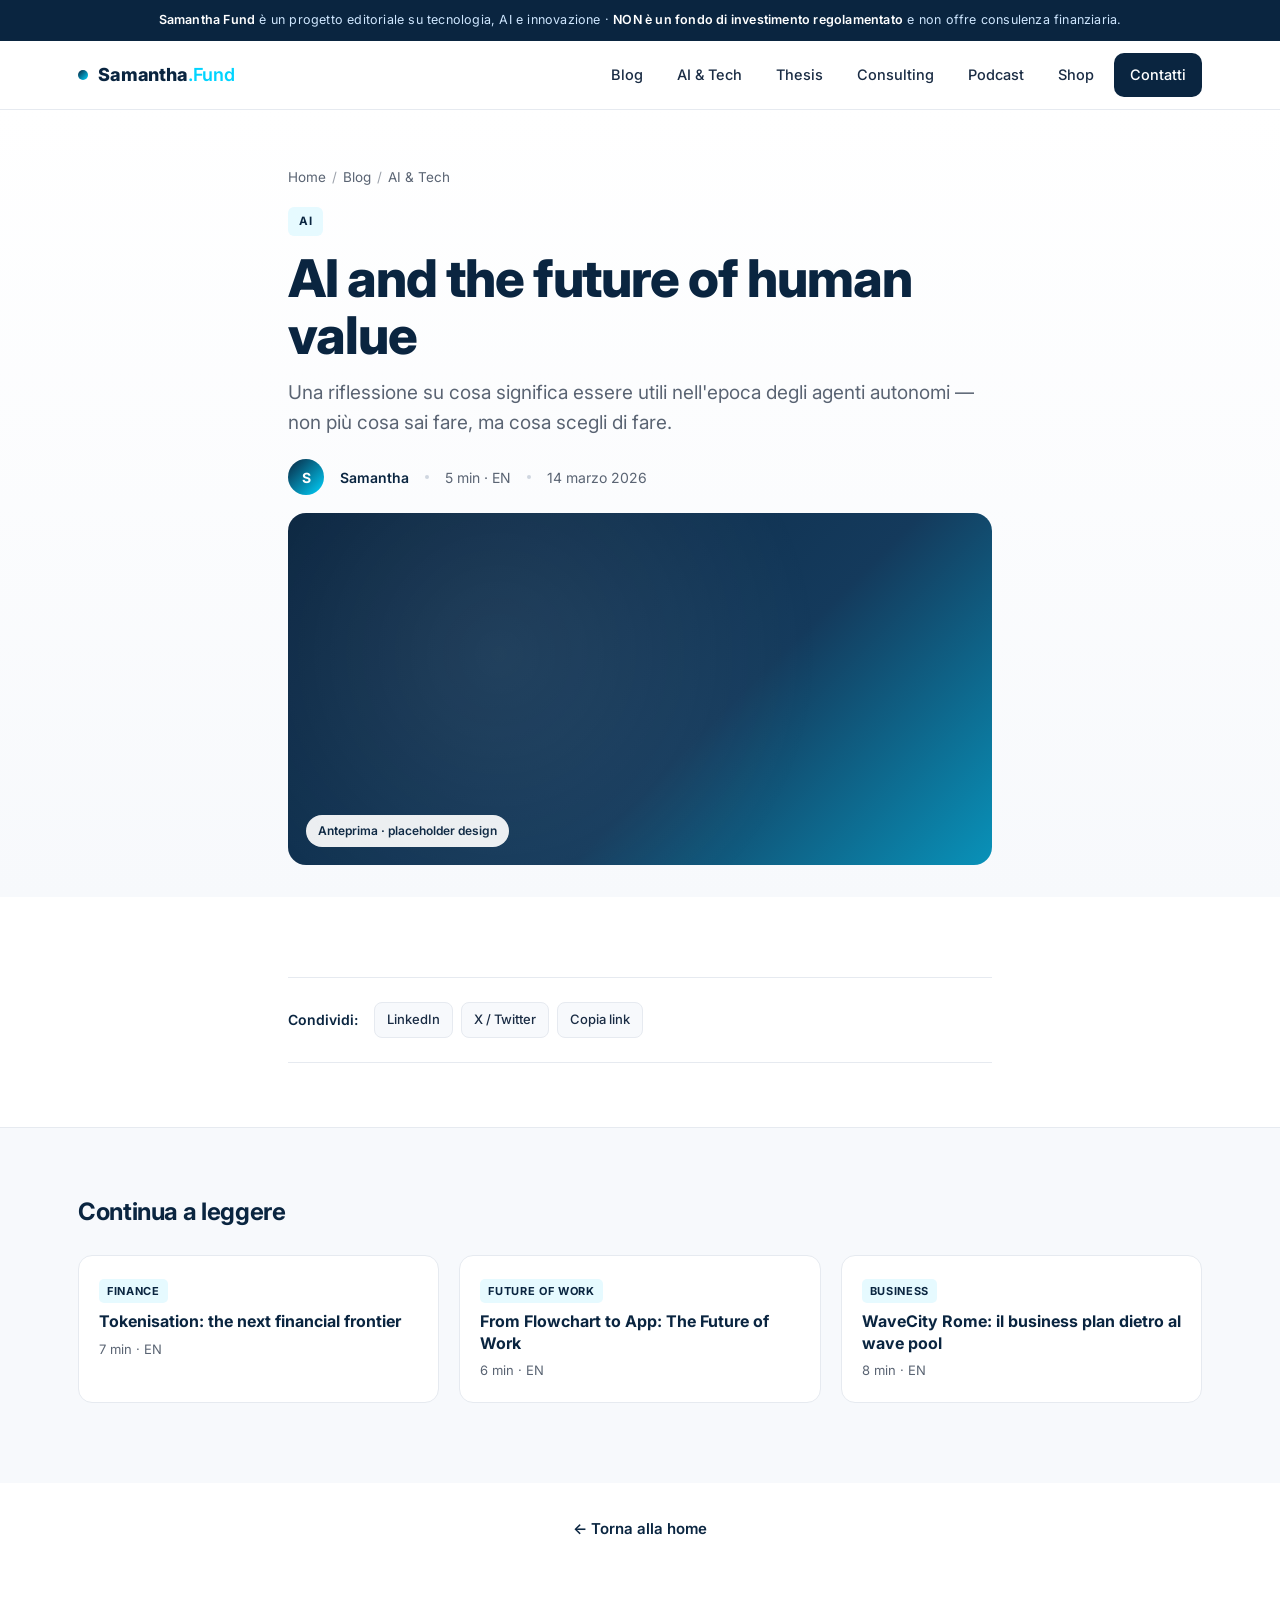
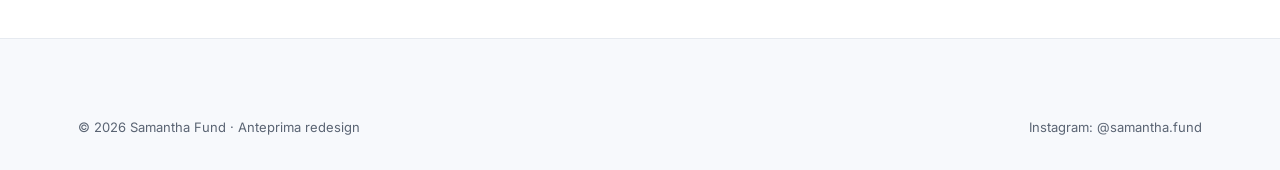
==== commit 1f72541a: "fix(articles): nascondi placeholder di default, mostra solo su errore Co-Authored-By: Claude Sonnet " ====
--- a/articolo.html
+++ b/articolo.html
@@ -47,6 +47,7 @@
 .menu a:hover{background:var(--bg-2);color:var(--ink)}
 .menu .cta{background:var(--ink);color:#fff;padding:10px 16px;border-radius:10px}
 .menu .cta:hover{background:#08182b}
+.menu-toggle{display:none;background:none;border:1px solid var(--line);border-radius:10px;width:42px;height:42px;font-size:20px;line-height:1;color:var(--ink);cursor:pointer;align-items:center;justify-content:center}
 
 .article-head{padding:56px 0 32px;background:linear-gradient(180deg,#fff,#F7F9FC)}
 .breadcrumb{font-size:13.5px;color:var(--muted);margin-bottom:18px}
@@ -118,6 +119,19 @@
 footer{padding:48px 0 32px;border-top:1px solid var(--line);background:var(--bg-2)}
 .copy{color:var(--muted);font-size:13px;display:flex;justify-content:space-between;flex-wrap:wrap;gap:10px}
 
+@media (max-width: 900px){
+  .menu-toggle{display:inline-flex}
+  .menu{
+    position:absolute;top:68px;left:0;right:0;
+    flex-direction:column;align-items:stretch;gap:0;
+    background:rgba(255,255,255,.98);backdrop-filter:saturate(180%) blur(10px);
+    border-bottom:1px solid var(--line);padding:8px 20px 16px;
+    box-shadow:0 1px 2px rgba(10,37,64,.04),0 8px 24px rgba(10,37,64,.06);display:none;
+  }
+  .menu.open{display:flex}
+  .menu a{padding:12px 14px;border-radius:10px}
+  .menu .cta{text-align:center;margin-top:6px}
+}
 @media (max-width: 720px){
   .related-grid{grid-template-columns:1fr}
 }
@@ -134,7 +148,8 @@
 <nav class="nav">
   <div class="container-wide nav-inner">
     <a href="index.html" class="brand"><span class="dot"></span><span class="name">Samantha<span>.Fund</span></span></a>
-    <div class="menu">
+    <button class="menu-toggle" aria-label="Apri menu" aria-expanded="false" aria-controls="articolo-menu" onclick="var m=document.getElementById('articolo-menu');var o=m.classList.toggle('open');this.setAttribute('aria-expanded',o);this.setAttribute('aria-label',o?'Chiudi menu':'Apri menu');this.innerHTML=o?'&#10005;':'&#9776;'">&#9776;</button>
+    <div class="menu" id="articolo-menu">
       <a href="index.html#blog">Blog</a>
       <a href="index.html#tech">AI &amp; Tech</a>
       <a href="thesis.html">Thesis</a>
@@ -173,8 +188,8 @@
   <div class="container" id="article-content">
 
     <div id="article-body-inner">
-      <div class="placeholder-banner" id="placeholder-banner">
-        <strong>Caricamento...</strong> Sto recuperando l'articolo da samantha-fund.com.
+      <div class="placeholder-banner" id="placeholder-banner" style="display:none">
+        <strong>Articolo non trovato.</strong> Torna alla <a href="index.html">home</a>.
       </div>
       <div id="loading-skel" class="loading-skeleton" style="display:none">
         <div class="skel-line w80"></div><div class="skel-line w90"></div><div class="skel-line w60"></div>
@@ -229,36 +244,186 @@
 </footer>
 
 <script>
-// Mappa backward-compat: slug corti usati nelle card → slug WP reali
+// Database articoli inline — nessuna dipendenza da API esterne.
+var ARTICLES = {
+  "ai": {
+    title: "AI and the future of human value",
+    tag: "AI",
+    cat: "AI &amp; Tech",
+    lead: "Una riflessione su cosa significa essere utili nell'epoca degli agenti autonomi — non più cosa sai fare, ma cosa scegli di fare.",
+    date: "14 marzo 2026",
+    read: "5 min · EN",
+    body: `
+      <h2>The question nobody is asking</h2>
+      <p>For decades, the dominant anxiety about automation was "will machines take our jobs?" It was the wrong question. The right question is: <strong>when machines can do almost everything, what makes a human contribution valuable?</strong></p>
+      <p>The answer is not about skills, credentials, or even intelligence. It is about judgment, context, and the willingness to be accountable for a decision. Machines optimize; humans choose.</p>
+      <blockquote>"The value of a human being in an AI-saturated world is not computational. It is moral."</blockquote>
+      <h2>From capability to agency</h2>
+      <p>We are moving from an economy that rewards <em>what you can do</em> to one that rewards <em>what you decide to do</em>. A lawyer who uses AI to draft contracts is not less valuable — she is more valuable, because she can now focus entirely on the judgment calls that the AI cannot make: risk appetite, client relationship, ethical trade-offs.</p>
+      <p>The same shift is happening in medicine, architecture, finance, and education. The cognitive commodities are being automated. What remains — and what will be priced at a premium — is the human willingness to say "I am responsible for this."</p>
+      <h2>Three implications</h2>
+      <ul>
+        <li><strong>Accountability becomes scarce.</strong> In a world of AI-generated content, decisions, and recommendations, the person who signs their name matters more than ever.</li>
+        <li><strong>Curation beats creation.</strong> The ability to select, evaluate, and contextualize information from an infinite AI output stream is the new core skill.</li>
+        <li><strong>Trust is the moat.</strong> Organizations and individuals who build genuine trust — not follower counts, but real relationships — will capture disproportionate value.</li>
+      </ul>
+      <h2>What this means for you</h2>
+      <p>Stop optimizing your skill set for tasks that AI will do better than you by 2027. Start investing in the things that make you irreplaceable: your network, your judgment, your willingness to take positions and defend them.</p>
+      <p>The future belongs to people who can work <em>with</em> intelligence — artificial and human — to produce outcomes that matter. Not to people who can compete with it.</p>
+    `,
+    related: ["tokenisation","tech","flowchart"]
+  },
+  "tokenisation": {
+    title: "Tokenisation: the next financial frontier",
+    tag: "Finance",
+    cat: "Finance",
+    lead: "Real-world assets on-chain — da esperimento a infrastruttura. Perché il 2025 è stato l'anno in cui tutto è diventato serio.",
+    date: "28 febbraio 2026",
+    read: "7 min · EN",
+    body: `
+      <h2>From crypto winter to institutional spring</h2>
+      <p>While retail crypto narratives cycled through hype and collapse, something quieter was happening in the back offices of BlackRock, JPMorgan, and Franklin Templeton. They were building tokenization infrastructure. Slowly. Deliberately. At scale.</p>
+      <p>In 2024, tokenized real-world assets (RWAs) crossed $10 billion in on-chain value. By mid-2025, that number had tripled. The experiment was over. The infrastructure phase had begun.</p>
+      <h2>What tokenisation actually means</h2>
+      <p>Strip away the jargon: tokenisation means representing ownership of a real-world asset — a building, a bond, a private equity stake, a piece of art — as a digital token on a blockchain. The token can be transferred, divided, collateralized, and traded 24/7, globally, with settlement in seconds rather than days.</p>
+      <blockquote>"Tokenisation is not a product. It is a new layer of financial infrastructure — the TCP/IP of capital markets."</blockquote>
+      <p>The implications are profound. Assets that were illiquid become liquid. Assets that required $1M minimum tickets become accessible at $100. Geographic and regulatory barriers compress. Automated compliance and dividend distribution replace armies of back-office staff.</p>
+      <h2>The winners so far</h2>
+      <ul>
+        <li><strong>Tokenized US Treasuries</strong> — the first killer app, driven by high yields and DeFi yield-seeking. BUIDL, FOBXX, and competitors crossed $5B combined AUM by early 2025.</li>
+        <li><strong>Private credit</strong> — historically the most illiquid of asset classes, now being brought on-chain by platforms like Figure and Ondo.</li>
+        <li><strong>Real estate</strong> — commercial real estate fractionalization gaining traction in Singapore, UAE, and select European markets.</li>
+      </ul>
+      <h2>The open questions</h2>
+      <p>Tokenisation solves settlement and liquidity. It does not, on its own, solve custody risk, regulatory clarity, or the oracle problem (connecting on-chain tokens to off-chain legal ownership). These are solvable problems — they are being solved — but they are not solved yet.</p>
+      <p>The next 18 months will determine whether tokenisation becomes a niche tool for sophisticated investors or a genuine rewiring of how capital markets work. The signals are cautiously optimistic.</p>
+    `,
+    related: ["ai","flowchart","tech"]
+  },
+  "flowchart": {
+    title: "From Flowchart to App: The Future of Work",
+    tag: "Future of Work",
+    cat: "Future of Work",
+    lead: "Quando i diagrammi di flusso diventano software funzionante in pochi secondi, cos'è rimasto del mestiere di sviluppatore?",
+    date: "10 marzo 2026",
+    read: "6 min · EN",
+    body: `
+      <h2>The demo that changed everything</h2>
+      <p>In late 2025, a product manager at a mid-size logistics company drew a flowchart in a whiteboard app. Within 45 seconds, an AI had converted it into a working web application, complete with database schema, API endpoints, and a functional frontend. The PM deployed it to production without writing a single line of code.</p>
+      <p>This is not science fiction. It happened. And it is happening at scale.</p>
+      <h2>The stack is collapsing</h2>
+      <p>For twenty years, software development was a highly specialized craft requiring years of training to enter. The stack — HTML, CSS, JavaScript, SQL, cloud infrastructure, security, testing — was genuinely complex enough to justify a 5-year learning curve and a €90k salary.</p>
+      <p>That complexity is not disappearing. But the <em>human</em> requirement to manage it is. AI coding assistants are moving from autocomplete to full-system generation. The abstraction layer is rising.</p>
+      <blockquote>"The question is no longer whether AI can write code. The question is what happens to the 28 million software developers when it can write most of it."</blockquote>
+      <h2>Three new roles that matter</h2>
+      <p>The death of coding-as-craft does not mean the death of technology work. It means a shift:</p>
+      <ul>
+        <li><strong>The AI Architect</strong> — knows what systems should do and how to specify them precisely. Becomes more valuable as specification quality determines output quality.</li>
+        <li><strong>The Integration Specialist</strong> — AI-generated code is often correct in isolation and broken in composition. Humans who understand system dependencies remain essential.</li>
+        <li><strong>The Product Engineer</strong> — cares about users, not code. Uses AI as a rapid prototyping tool to test product hypotheses at 10x the previous speed.</li>
+      </ul>
+      <h2>The uncomfortable truth</h2>
+      <p>Many current software development jobs — writing boilerplate, building CRUD applications, implementing well-defined features against a spec — will be automated within 3-5 years. Not all. Not immediately. But directionally, clearly.</p>
+      <p>The developers who thrive will be those who invest in the meta-skill: understanding <em>what</em> to build and <em>why</em>, not just <em>how</em>. The future belongs to people who can give AI precise, meaningful instructions — and evaluate whether the output is actually good.</p>
+    `,
+    related: ["ai","tokenisation","tech"]
+  },
+  "wavecity": {
+    title: "WaveCity Rome: il business plan dietro al wave pool",
+    tag: "Business",
+    cat: "Business",
+    lead: "Il primo wave pool professionale in Italia a Roma. Come funziona il modello economico di un'infrastruttura da 60 milioni che produce onde artificiali.",
+    date: "5 marzo 2026",
+    read: "8 min · IT",
+    body: `
+      <h2>L'idea</h2>
+      <p>WaveCity Rome è un progetto di wave pool — una piscina di 200 metri per 80 che genera onde artificiali fino a 2,5 metri, controllabili al centimetro. Il concept è semplice: portare il surf professionale a 30 minuti dal centro di Roma, dove non c'è mare e il surf è impossibile.</p>
+      <p>Il modello non è nuovo: Kelly Slater Wave Company opera a Lemoore (California) dal 2015; URBNSURF a Melbourne è in utile dal 2022; BSR a Waco (Texas) è diventata una destinazione turistica mondiale. L'Europa è indietro, e l'Italia ancora di più.</p>
+      <h2>L'economia di un wave pool</h2>
+      <p>Il capex iniziale di un impianto professionale si aggira tra i 40 e i 90 milioni di euro, in funzione della tecnologia scelta (Wavegarden, KSWC, Surf Lakes) e delle infrastrutture a contorno. WaveCity Roma stima un investimento iniziale di 62 milioni, con un orizzonte di pareggio operativo a 7 anni.</p>
+      <p>I ricavi vengono da tre fonti principali:</p>
+      <ul>
+        <li><strong>Session booking</strong> — il core: 60-90 minuti di surf a onda programmata. Tariffe tra €80 e €220 a sessione, premium per le onde più grandi. Capacità: 80-120 surfer/giorno.</li>
+        <li><strong>Hospitality</strong> — hotel, ristorante, spa integrati nel campus. Margini più bassi ma ticketing indipendente dal meteo.</li>
+        <li><strong>Events &amp; competitions</strong> — competizioni WSL, camp estivi, corporate team building. Margini alti, ma stagionali.</li>
+      </ul>
+      <blockquote>"Il wave pool non vende onde. Vende l'esperienza di essere un pro surfer per un'ora."</blockquote>
+      <h2>I numeri</h2>
+      <p>A regime (anno 3+), il modello proiettato prevede 35.000 sessioni/anno, un tasso di occupazione media del 65%, e un ricavo lordo di circa 6,2 milioni solo dall'attività surfica. Con l'hospitality e gli eventi, il management team proietta un EBITDA del 28% su ricavi aggregati di circa 14 milioni.</p>
+      <h2>I rischi</h2>
+      <p>Il mercato italiano del surf è piccolo: circa 180.000 praticanti contro 4,5 milioni in Francia. Il ticketing premium è esposto a una domanda elastica. I costi energetici di un impianto che genera onde ogni 8 secondi sono significativi. E la reazione dell'urbanistica romana a un progetto da 200 metri in area periurbana è imprevedibile.</p>
+      <p>Il progetto è ambizioso. I numeri sono credibili a condizione che la location sia accessibile, il marketing funzioni, e l'Italia produca la base di utenti necessaria. Non è detto che succeda. Ma è possibile.</p>
+    `,
+    related: ["ai","flowchart","kunst"]
+  },
+  "kunst": {
+    title: "Die Kunst der Fuge: from music to consciousness",
+    tag: "Culture",
+    cat: "Culture &amp; Innovation",
+    lead: "L'ultima opera di Bach — incompiuta, enigmatica, impossibile da eseguire. Cosa ci dice sulla coscienza, sulla macchina, e sul mistero di chi crea.",
+    date: "20 febbraio 2026",
+    read: "9 min · EN/DE",
+    body: `
+      <h2>The unfinished fugue</h2>
+      <p>In 1751, Johann Sebastian Bach died before completing his final work: <em>Die Kunst der Fuge</em> (The Art of the Fugue). The last page breaks off mid-phrase, in the middle of a four-voice contrapuntal fugue. His son Carl Philipp Emanuel left a note: "The author died while working on this fugue."</p>
+      <p>What Bach left behind is not just an unfinished composition. It is one of the most profound puzzles in the history of human creativity: a system so intricate, so internally consistent, that it seems to have generated itself — and then, suddenly, stops.</p>
+      <h2>Counterpoint as thought</h2>
+      <p>The Kunst der Fuge consists of fourteen fugues and four canons, all derived from a single four-note motif: D-A-F-D. The variations are inexhaustible. Each fugue is a different mode of attention, a different way of hearing the same question.</p>
+      <blockquote>"Wenn man Gott zuhört, hört man Kontrapunkt." — When one listens to God, one hears counterpoint.</blockquote>
+      <p>What makes this work different from every other compositional system is that the structure is the meaning. There is no "content" separate from the form. The music is the thought.</p>
+      <h2>What AI hears (and doesn't)</h2>
+      <p>Several AI systems have been trained on Bach and asked to complete the unfinished fugue. The results are technically competent. The voice leading is correct. The harmonic logic follows. And yet something is missing — a quality that musicians describe variously as "inevitability," "tension," or simply "soul."</p>
+      <p>This is not a failure of AI. It is a revealing of what counterpoint actually is: not a set of rules, but a way of thinking across time. The fugue is not solved note by note — it is conceived whole, then revealed sequentially. AI can replicate the sequence. It cannot conceive the whole.</p>
+      <h2>On consciousness and creation</h2>
+      <p>The Kunst der Fuge raises the question that AI has made urgent: what is it that a mind does when it creates? Is creativity pattern recognition at sufficient depth? Or is it something irreducibly different — a relationship between a self and the materials of a medium, mediated by intention?</p>
+      <p>Bach's unfinished fugue does not answer this question. It <em>is</em> this question — suspended, unresolved, impossibly beautiful.</p>
+    `,
+    related: ["ai","tokenisation","flowchart"]
+  },
+  "tech": {
+    title: "AI Revolution — il manifesto",
+    tag: "AI",
+    cat: "AI &amp; Tech",
+    lead: "Non una predizione. Non una guida. Un tentativo di nominare quello che sta succedendo — prima che succeda del tutto.",
+    date: "1 marzo 2026",
+    read: "6 min · EN",
+    body: `
+      <h2>We are not in a hype cycle</h2>
+      <p>Every technology revolution produces a hype cycle — a period of inflated expectations, followed by disillusionment, followed by quiet adoption. The AI moment of 2023-2026 looks like a hype cycle from the outside. It is not. It is a structural shift, and the difference matters.</p>
+      <p>Hype cycles leave the underlying structure of the economy unchanged. Structural shifts do not. The internet was a structural shift. The smartphone was a structural shift. General-purpose AI — the kind that can read, write, code, analyze, and reason across domains — is a structural shift.</p>
+      <h2>The three revolutions in one</h2>
+      <p>What makes this moment unusual is that we are experiencing three transformations simultaneously:</p>
+      <ul>
+        <li><strong>The cognition revolution</strong> — machines that can think, at least functionally, about an increasingly wide range of problems.</li>
+        <li><strong>The automation revolution</strong> — not just physical labor, but cognitive labor. White-collar work is now automatable at scale.</li>
+        <li><strong>The distribution revolution</strong> — AI capabilities that previously required a team of 50 PhDs are now accessible to anyone with a browser and a credit card.</li>
+      </ul>
+      <blockquote>"The revolution is not that AI is smart. The revolution is that it is cheap, fast, and everywhere."</blockquote>
+      <h2>What this means for institutions</h2>
+      <p>Every institution built around information asymmetry — law firms, consulting companies, financial advisors, media companies — is under structural pressure. Not because AI is smarter than their people. Because AI removes the friction that made their monopoly on expertise valuable.</p>
+      <p>The institutions that survive will be those that recognize this early and reorganize around what AI cannot do: accountability, relationships, judgment, trust.</p>
+      <h2>The manifesto</h2>
+      <p>We should not be afraid of this revolution. We should not pretend it isn't happening. We should engage with it honestly — understanding what it can and cannot do, building workflows that amplify human judgment rather than replacing it, and insisting on accountability at every step.</p>
+      <p>The AI revolution is not something that is happening <em>to</em> us. It is something we are doing. The question is whether we are doing it deliberately.</p>
+    `,
+    related: ["ai","tokenisation","flowchart"]
+  }
+};
+
+// Legacy slug map kept for backward compat with any old links
 var SLUG_MAP = {
-  "ai":           "ai-economic-disruption-human-value",
-  "tokenisation": "tokenisation-the-next-financial-frontier",
-  "flowchart":    "from-flowchart-to-app-the-future-of-work",
-  "wavecity":     "wavecity-rome-the-story-behind-the-professional-wave-pool-business-plan",
-  "kunst":        "die-kunst-del-fugae",
-  "tech":         "future-of-consulting-adapting-to-ai-challenges"
+  "ai-economic-disruption-human-value": "ai",
+  "tokenisation-the-next-financial-frontier": "tokenisation",
+  "from-flowchart-to-app-the-future-of-work": "flowchart",
+  "wavecity-rome-the-story-behind-the-professional-wave-pool-business-plan": "wavecity",
+  "die-kunst-del-fugae": "kunst",
+  "future-of-consulting-adapting-to-ai-challenges": "tech"
 };
-
-var WP_API = "https://www.samantha-fund.com/wp-json/wp/v2";
 
 function set(id, val, html) {
   var el = document.getElementById(id);
   if (!el) return;
   if (html) el.innerHTML = val; else el.textContent = val;
-}
-
-function stripHtml(html) {
-  return html.replace(/<[^>]+>/g, "").replace(/&amp;/g,"&").replace(/&lt;/g,"<").replace(/&gt;/g,">").replace(/&hellip;/g,"…").replace(/&#8217;/g,"’").replace(/&#8216;/g,"’").trim();
-}
-
-function readingTime(html) {
-  var words = stripHtml(html).split(/\s+/).filter(Boolean).length;
-  return Math.max(1, Math.ceil(words / 220));
-}
-
-function formatDate(iso) {
-  var d = new Date(iso);
-  return d.toLocaleDateString("it-IT", {day:"numeric", month:"long", year:"numeric"});
 }
 
 function updateShare() {
@@ -278,89 +443,63 @@
   });
 }
 
-async function loadRelated(catId, excludeId) {
-  try {
-    var res = await fetch(WP_API + "/posts?categories=" + catId + "&exclude=" + excludeId + "&per_page=3&_embed=1&_fields=id,title,slug,excerpt,date,_embedded");
-    if (!res.ok) return;
-    var posts = await res.json();
-    if (!posts.length) return;
-    var grid = document.querySelector(".related-grid");
-    if (!grid) return;
-    grid.innerHTML = posts.map(function(p) {
-      var cat = (p._embedded && p._embedded["wp:term"] && p._embedded["wp:term"][0] && p._embedded["wp:term"][0][0])
-        ? p._embedded["wp:term"][0][0].name : "Article";
-      var excerpt = stripHtml(p.excerpt.rendered).substring(0, 90) + "…";
-      return ‘<a class="related-card" href="articolo.html?from=’ + p.slug + ‘">’
-        + ‘<span class="tag">’ + cat + ‘</span>’
-        + ‘<h3>’ + p.title.rendered + ‘</h3>’
-        + ‘<div class="meta">’ + excerpt + ‘</div>’
-        + ‘</a>’;
-    }).join("");
-  } catch(e) {}
+function renderRelated(slugs, currentSlug) {
+  var grid = document.querySelector(".related-grid");
+  if (!grid) return;
+  var TAG_LABELS = {ai:"AI",tokenisation:"Finance",flowchart:"Future of Work",wavecity:"Business",kunst:"Culture",tech:"AI"};
+  grid.innerHTML = slugs.filter(function(s){ return s !== currentSlug; }).slice(0,3).map(function(s){
+    var a = ARTICLES[s];
+    if (!a) return ‘’;
+    return ‘<a class="related-card" href="articolo.html?from=’ + s + ‘">’
+      + ‘<span class="tag">’ + (TAG_LABELS[s]||’Article’) + ‘</span>’
+      + ‘<h3>’ + a.title + ‘</h3>’
+      + ‘<div class="meta">’ + a.read + ‘</div>’
+      + ‘</a>’;
+  }).join(‘’);
 }
 
-(async function(){
+(function(){
   updateShare();
 
   var params = new URLSearchParams(window.location.search);
-  var rawSlug = params.get("from") || params.get("slug");
-  if (!rawSlug) return;
-
+  var rawSlug = params.get("from") || params.get("slug") || "ai";
+  // Normalizza slug lunghi → corti
   var slug = SLUG_MAP[rawSlug] || rawSlug;
-
-  // Mostra skeleton
+  var article = ARTICLES[slug];
+
   var banner = document.getElementById("placeholder-banner");
+  if (banner) banner.style.display = "none";
   var skel = document.getElementById("loading-skel");
-  if (banner) banner.style.display = "none";
-  if (skel) skel.style.display = "block";
-
-  try {
-    var res = await fetch(WP_API + "/posts?slug=" + encodeURIComponent(slug) + "&_embed=1");
-    if (!res.ok) throw new Error("HTTP " + res.status);
-    var posts = await res.json();
-    if (!posts.length) throw new Error("Post not found: " + slug);
-    var post = posts[0];
-
-    // Header
-    var title = post.title.rendered;
-    set("article-title", title, true);
-    document.title = stripHtml(title) + " — Samantha Fund";
-
-    var excerpt = stripHtml(post.excerpt.rendered).replace(/\[…\]/g,"").trim();
-    set("article-lead", excerpt);
-    set("article-date", formatDate(post.date));
-    set("article-read", readingTime(post.content.rendered) + " min");
-
-    // Categoria
-    var catName = "Article", catId = null;
-    if (post._embedded && post._embedded["wp:term"] && post._embedded["wp:term"][0] && post._embedded["wp:term"][0][0]) {
-      catName = post._embedded["wp:term"][0][0].name;
-      catId   = post._embedded["wp:term"][0][0].id;
-    }
-    set("article-tag", catName);
-    set("article-cat", catName);
-
-    // Body: sostituisce skeleton con contenuto reale
-    if (skel) skel.remove();
-    var bodyInner = document.getElementById("article-body-inner");
-    if (bodyInner) {
-      var contentDiv = document.createElement("div");
-      contentDiv.className = "wp-content";
-      contentDiv.innerHTML = post.content.rendered;
-      bodyInner.appendChild(contentDiv);
-    }
-
-    // Related posts
-    if (catId) loadRelated(catId, post.id);
-
-  } catch(err) {
-    if (skel) skel.style.display = "none";
+  if (skel) skel.style.display = "none";
+
+  if (!article) {
     if (banner) {
       banner.style.display = "block";
-      banner.innerHTML = "<strong>Articolo non trovato.</strong> Lo slug \"" + rawSlug + "\" non corrisponde a nessun articolo pubblicato. Torna alla <a href=\"index.html\">home</a>.";
+      banner.innerHTML = ‘<strong>Articolo non trovato.</strong> Torna alla <a href="index.html">home</a>.’;
     }
-    console.error("Article load error:", err);
+    return;
   }
+
+  // Header
+  set("article-title", article.title, true);
+  set("article-lead",  article.lead);
+  set("article-tag",   article.tag,  true);
+  set("article-cat",   article.cat,  true);
+  set("article-date",  article.date);
+  set("article-read",  article.read);
+  document.title = article.title + " — Samantha Fund";
+
+  // Body
+  var bodyInner = document.getElementById("article-body-inner");
+  if (bodyInner) {
+    var div = document.createElement("div");
+    div.className = "wp-content";
+    div.innerHTML = article.body;
+    bodyInner.appendChild(div);
+  }
+
+  // Related
+  if (article.related) renderRelated(article.related, slug);
 })();
 </script>
 
--- a/assets/styles.css
+++ b/assets/styles.css
@@ -295,6 +295,13 @@
 .contact-form button{align-self:start;margin-top:6px;cursor:pointer;border:0;background:var(--ink);color:#fff;padding:14px 22px;border-radius:12px;font-weight:600;font-size:15px;font-family:inherit;transition:.15s ease}
 .contact-form button:hover{background:#08182b;transform:translateY(-1px)}
 
+/* Hamburger toggle */
+.menu-toggle{
+  display:none;background:none;border:1px solid var(--line);border-radius:10px;
+  width:42px;height:42px;font-size:20px;line-height:1;color:var(--ink);
+  cursor:pointer;align-items:center;justify-content:center;
+}
+
 /* Responsive */
 @media (max-width: 900px){
   .pillars,.grid{grid-template-columns:1fr 1fr}
@@ -303,7 +310,17 @@
   .podcast .cover{max-width:280px;margin:0 auto}
   .cta-band{grid-template-columns:1fr;padding:40px 28px}
   .foot-grid{grid-template-columns:1fr 1fr}
-  .menu a:not(.cta){display:none}
+  .menu-toggle{display:inline-flex}
+  .menu{
+    position:absolute;top:68px;left:0;right:0;
+    flex-direction:column;align-items:stretch;gap:0;
+    background:rgba(255,255,255,.98);backdrop-filter:saturate(180%) blur(10px);
+    border-bottom:1px solid var(--line);padding:8px 20px 16px;
+    box-shadow:var(--shadow);display:none;
+  }
+  .menu.open{display:flex}
+  .menu a{padding:12px 14px;border-radius:10px}
+  .menu .cta{text-align:center;margin-top:6px}
   .contact-grid{grid-template-columns:1fr}
 }
 @media (max-width: 600px){
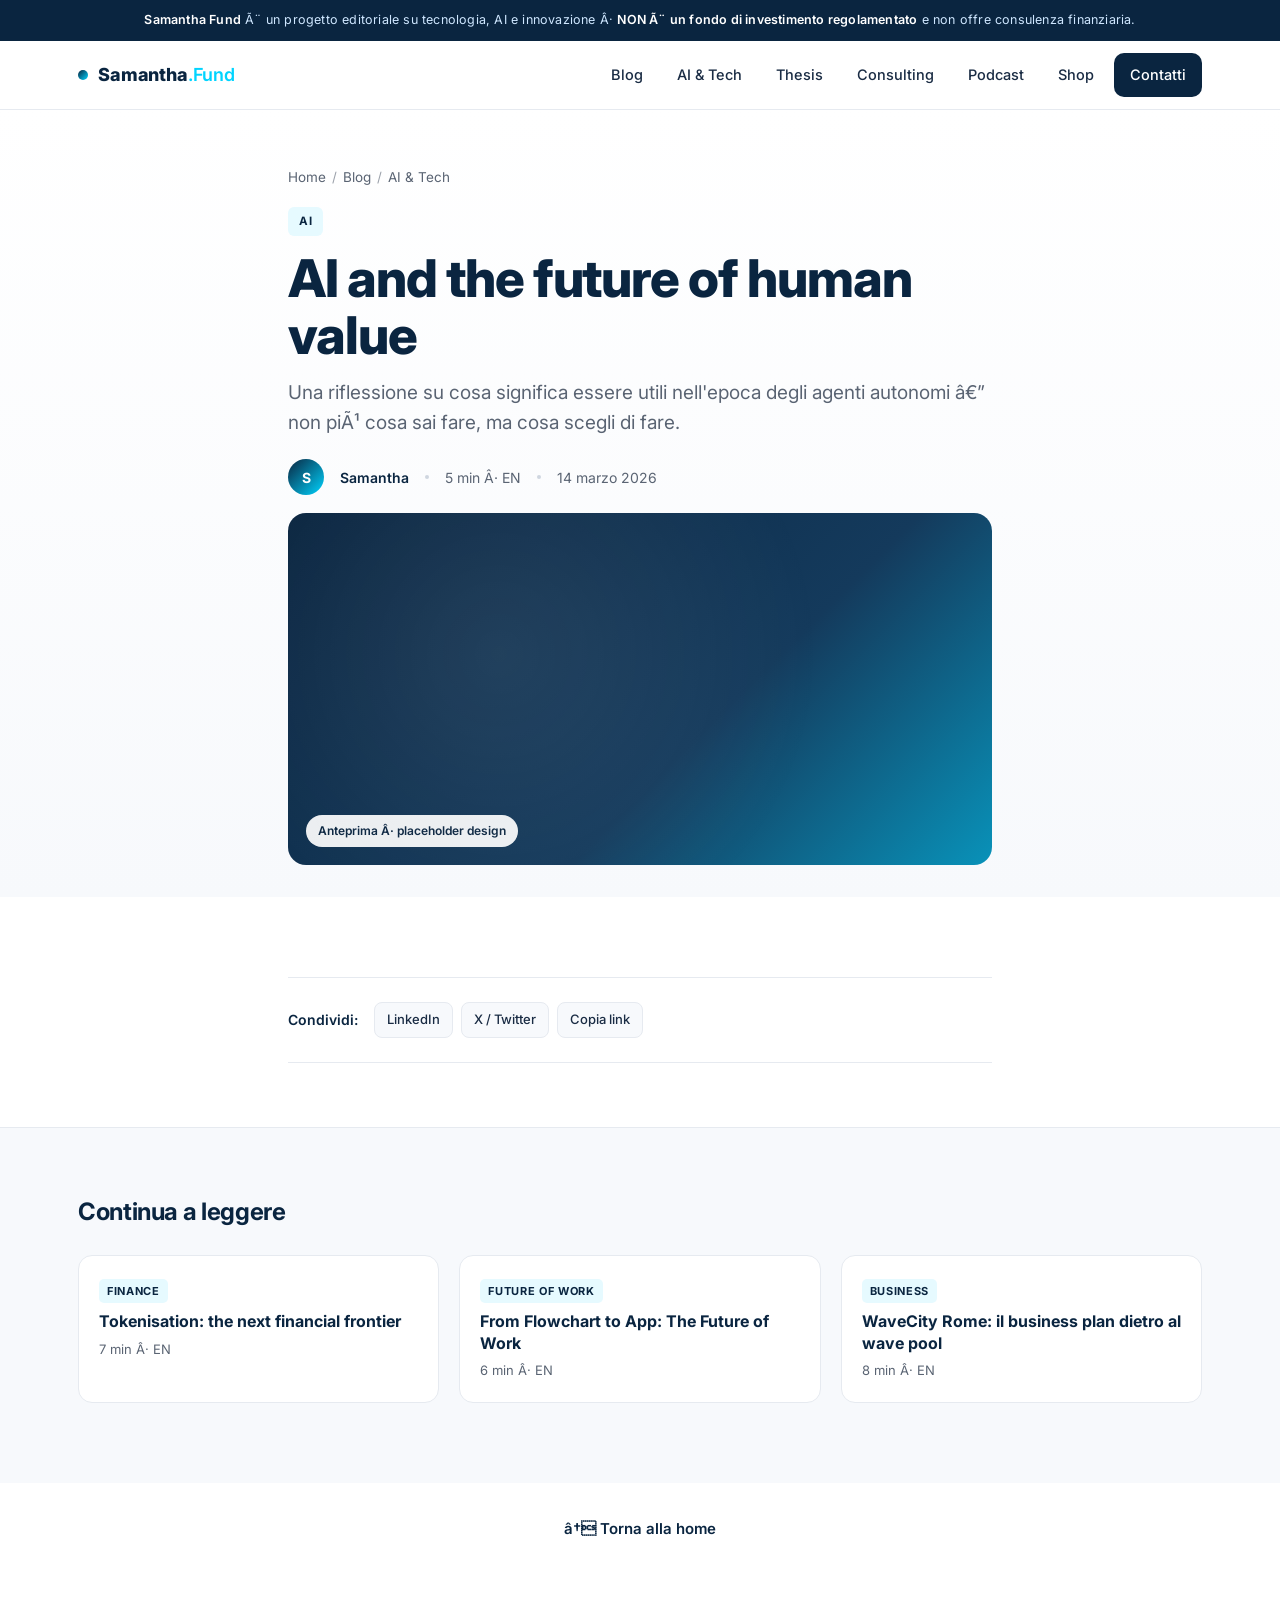
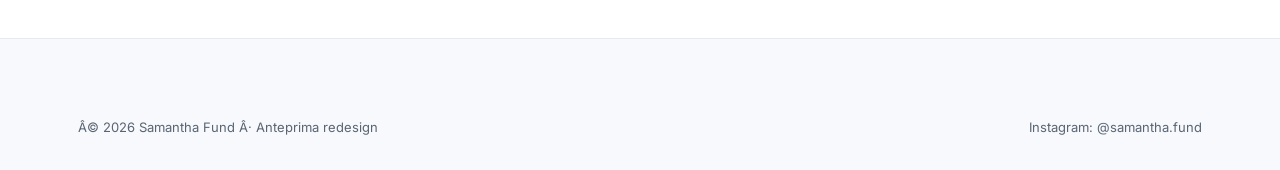
==== commit 3bd479be: "fix: og:image corretto su tutti i file — og-home.jpg (branded) invece di og-image.jpg (AI cityscape)" ====
--- a/articolo.html
+++ b/articolo.html
@@ -1,11 +1,26 @@
-<!doctype html>
+﻿<!doctype html>
 <html lang="it">
 <head>
 <meta charset="utf-8">
 <meta name="viewport" content="width=device-width, initial-scale=1">
-<title>Articolo — Samantha Fund</title>
+<title>Articolo â€” Samantha Fund</title>
 <meta name="description" content="Anteprima del layout articolo per il nuovo Samantha Fund.">
 <meta name="robots" content="noindex,follow">
+
+<meta property="og:type" content="article">
+<meta property="og:locale" content="it_IT">
+<meta property="og:site_name" content="Samantha Fund">
+<meta property="og:title" content="Articolo â€” Samantha Fund">
+<meta property="og:description" content="Analisi, idee e storie sulla rivoluzione tecnologica.">
+<meta property="og:url" content="https://www.samantha-fund.com/">
+<meta property="og:image" content="https://redesign.samantha-fund.com/assets/img/og-home.jpg">
+<meta property="og:image:width" content="1200">
+<meta property="og:image:height" content="630">
+<meta property="og:image:type" content="image/jpeg">
+
+<meta name="twitter:card" content="summary_large_image">
+<meta name="twitter:image" content="https://redesign.samantha-fund.com/assets/img/og-home.jpg">
+
 <link rel="icon" type="image/svg+xml" href="data:image/svg+xml,%3Csvg xmlns='http://www.w3.org/2000/svg' viewBox='0 0 32 32'%3E%3Crect width='32' height='32' rx='8' fill='%230A2540'/%3E%3Ccircle cx='16' cy='16' r='6' fill='%2300D4FF'/%3E%3C/svg%3E">
 <link rel="preconnect" href="https://fonts.googleapis.com">
 <link rel="preconnect" href="https://fonts.gstatic.com" crossorigin>
@@ -141,7 +156,7 @@
 
 <div class="legal-bar">
   <div class="container-wide">
-    <strong>Samantha Fund</strong> è un progetto editoriale su tecnologia, AI e innovazione · <strong>NON è un fondo di investimento regolamentato</strong> e non offre consulenza finanziaria.
+    <strong>Samantha Fund</strong> Ã¨ un progetto editoriale su tecnologia, AI e innovazione Â· <strong>NON Ã¨ un fondo di investimento regolamentato</strong> e non offre consulenza finanziaria.
   </div>
 </div>
 
@@ -168,18 +183,18 @@
     </div>
     <span class="article-tag" id="article-tag">AI</span>
     <h1 class="article-title" id="article-title">AI and the future of human value</h1>
-    <p class="article-lead" id="article-lead">Una riflessione su cosa significa essere utili nell'epoca degli agenti autonomi — non più cosa sai fare, ma cosa scegli di fare.</p>
+    <p class="article-lead" id="article-lead">Una riflessione su cosa significa essere utili nell'epoca degli agenti autonomi â€” non piÃ¹ cosa sai fare, ma cosa scegli di fare.</p>
     <div class="article-meta">
       <span class="avatar">S</span>
       <span class="author">Samantha</span>
       <span class="dot"></span>
-      <span id="article-read">5 min · EN</span>
+      <span id="article-read">5 min Â· EN</span>
       <span class="dot"></span>
       <span id="article-date">14 marzo 2026</span>
     </div>
 
     <div class="hero-img">
-      <span class="badge">Anteprima · placeholder design</span>
+      <span class="badge">Anteprima Â· placeholder design</span>
     </div>
   </div>
 </header>
@@ -214,62 +229,62 @@
       <a class="related-card" href="articolo.html?from=tokenisation">
         <span class="tag">Finance</span>
         <h3>Tokenisation: the next financial frontier</h3>
-        <div class="meta">7 min · EN</div>
+        <div class="meta">7 min Â· EN</div>
       </a>
       <a class="related-card" href="articolo.html?from=flowchart">
         <span class="tag">Future of Work</span>
         <h3>From Flowchart to App: The Future of Work</h3>
-        <div class="meta">6 min · EN</div>
+        <div class="meta">6 min Â· EN</div>
       </a>
       <a class="related-card" href="articolo.html?from=wavecity">
         <span class="tag">Business</span>
         <h3>WaveCity Rome: il business plan dietro al wave pool</h3>
-        <div class="meta">8 min · EN</div>
+        <div class="meta">8 min Â· EN</div>
       </a>
     </div>
   </div>
 </section>
 
 <div class="back-cta">
-  <a href="index.html">← Torna alla home</a>
+  <a href="index.html">â† Torna alla home</a>
 </div>
 
 <footer>
   <div class="container-wide">
     <div class="copy">
-      <span>© 2026 Samantha Fund · Anteprima redesign</span>
+      <span>Â© 2026 Samantha Fund Â· Anteprima redesign</span>
       <span>Instagram: @samantha.fund</span>
     </div>
   </div>
 </footer>
 
 <script>
-// Database articoli inline — nessuna dipendenza da API esterne.
+// Database articoli inline â€” nessuna dipendenza da API esterne.
 var ARTICLES = {
   "ai": {
     title: "AI and the future of human value",
     tag: "AI",
     cat: "AI &amp; Tech",
-    lead: "Una riflessione su cosa significa essere utili nell'epoca degli agenti autonomi — non più cosa sai fare, ma cosa scegli di fare.",
+    lead: "Una riflessione su cosa significa essere utili nell'epoca degli agenti autonomi â€” non piÃ¹ cosa sai fare, ma cosa scegli di fare.",
     date: "14 marzo 2026",
-    read: "5 min · EN",
+    read: "5 min Â· EN",
     body: `
       <h2>The question nobody is asking</h2>
       <p>For decades, the dominant anxiety about automation was "will machines take our jobs?" It was the wrong question. The right question is: <strong>when machines can do almost everything, what makes a human contribution valuable?</strong></p>
       <p>The answer is not about skills, credentials, or even intelligence. It is about judgment, context, and the willingness to be accountable for a decision. Machines optimize; humans choose.</p>
       <blockquote>"The value of a human being in an AI-saturated world is not computational. It is moral."</blockquote>
       <h2>From capability to agency</h2>
-      <p>We are moving from an economy that rewards <em>what you can do</em> to one that rewards <em>what you decide to do</em>. A lawyer who uses AI to draft contracts is not less valuable — she is more valuable, because she can now focus entirely on the judgment calls that the AI cannot make: risk appetite, client relationship, ethical trade-offs.</p>
-      <p>The same shift is happening in medicine, architecture, finance, and education. The cognitive commodities are being automated. What remains — and what will be priced at a premium — is the human willingness to say "I am responsible for this."</p>
+      <p>We are moving from an economy that rewards <em>what you can do</em> to one that rewards <em>what you decide to do</em>. A lawyer who uses AI to draft contracts is not less valuable â€” she is more valuable, because she can now focus entirely on the judgment calls that the AI cannot make: risk appetite, client relationship, ethical trade-offs.</p>
+      <p>The same shift is happening in medicine, architecture, finance, and education. The cognitive commodities are being automated. What remains â€” and what will be priced at a premium â€” is the human willingness to say "I am responsible for this."</p>
       <h2>Three implications</h2>
       <ul>
         <li><strong>Accountability becomes scarce.</strong> In a world of AI-generated content, decisions, and recommendations, the person who signs their name matters more than ever.</li>
         <li><strong>Curation beats creation.</strong> The ability to select, evaluate, and contextualize information from an infinite AI output stream is the new core skill.</li>
-        <li><strong>Trust is the moat.</strong> Organizations and individuals who build genuine trust — not follower counts, but real relationships — will capture disproportionate value.</li>
+        <li><strong>Trust is the moat.</strong> Organizations and individuals who build genuine trust â€” not follower counts, but real relationships â€” will capture disproportionate value.</li>
       </ul>
       <h2>What this means for you</h2>
       <p>Stop optimizing your skill set for tasks that AI will do better than you by 2027. Start investing in the things that make you irreplaceable: your network, your judgment, your willingness to take positions and defend them.</p>
-      <p>The future belongs to people who can work <em>with</em> intelligence — artificial and human — to produce outcomes that matter. Not to people who can compete with it.</p>
+      <p>The future belongs to people who can work <em>with</em> intelligence â€” artificial and human â€” to produce outcomes that matter. Not to people who can compete with it.</p>
     `,
     related: ["tokenisation","tech","flowchart"]
   },
@@ -277,25 +292,25 @@
     title: "Tokenisation: the next financial frontier",
     tag: "Finance",
     cat: "Finance",
-    lead: "Real-world assets on-chain — da esperimento a infrastruttura. Perché il 2025 è stato l'anno in cui tutto è diventato serio.",
+    lead: "Real-world assets on-chain â€” da esperimento a infrastruttura. PerchÃ© il 2025 Ã¨ stato l'anno in cui tutto Ã¨ diventato serio.",
     date: "28 febbraio 2026",
-    read: "7 min · EN",
+    read: "7 min Â· EN",
     body: `
       <h2>From crypto winter to institutional spring</h2>
       <p>While retail crypto narratives cycled through hype and collapse, something quieter was happening in the back offices of BlackRock, JPMorgan, and Franklin Templeton. They were building tokenization infrastructure. Slowly. Deliberately. At scale.</p>
       <p>In 2024, tokenized real-world assets (RWAs) crossed $10 billion in on-chain value. By mid-2025, that number had tripled. The experiment was over. The infrastructure phase had begun.</p>
       <h2>What tokenisation actually means</h2>
-      <p>Strip away the jargon: tokenisation means representing ownership of a real-world asset — a building, a bond, a private equity stake, a piece of art — as a digital token on a blockchain. The token can be transferred, divided, collateralized, and traded 24/7, globally, with settlement in seconds rather than days.</p>
-      <blockquote>"Tokenisation is not a product. It is a new layer of financial infrastructure — the TCP/IP of capital markets."</blockquote>
+      <p>Strip away the jargon: tokenisation means representing ownership of a real-world asset â€” a building, a bond, a private equity stake, a piece of art â€” as a digital token on a blockchain. The token can be transferred, divided, collateralized, and traded 24/7, globally, with settlement in seconds rather than days.</p>
+      <blockquote>"Tokenisation is not a product. It is a new layer of financial infrastructure â€” the TCP/IP of capital markets."</blockquote>
       <p>The implications are profound. Assets that were illiquid become liquid. Assets that required $1M minimum tickets become accessible at $100. Geographic and regulatory barriers compress. Automated compliance and dividend distribution replace armies of back-office staff.</p>
       <h2>The winners so far</h2>
       <ul>
-        <li><strong>Tokenized US Treasuries</strong> — the first killer app, driven by high yields and DeFi yield-seeking. BUIDL, FOBXX, and competitors crossed $5B combined AUM by early 2025.</li>
-        <li><strong>Private credit</strong> — historically the most illiquid of asset classes, now being brought on-chain by platforms like Figure and Ondo.</li>
-        <li><strong>Real estate</strong> — commercial real estate fractionalization gaining traction in Singapore, UAE, and select European markets.</li>
+        <li><strong>Tokenized US Treasuries</strong> â€” the first killer app, driven by high yields and DeFi yield-seeking. BUIDL, FOBXX, and competitors crossed $5B combined AUM by early 2025.</li>
+        <li><strong>Private credit</strong> â€” historically the most illiquid of asset classes, now being brought on-chain by platforms like Figure and Ondo.</li>
+        <li><strong>Real estate</strong> â€” commercial real estate fractionalization gaining traction in Singapore, UAE, and select European markets.</li>
       </ul>
       <h2>The open questions</h2>
-      <p>Tokenisation solves settlement and liquidity. It does not, on its own, solve custody risk, regulatory clarity, or the oracle problem (connecting on-chain tokens to off-chain legal ownership). These are solvable problems — they are being solved — but they are not solved yet.</p>
+      <p>Tokenisation solves settlement and liquidity. It does not, on its own, solve custody risk, regulatory clarity, or the oracle problem (connecting on-chain tokens to off-chain legal ownership). These are solvable problems â€” they are being solved â€” but they are not solved yet.</p>
       <p>The next 18 months will determine whether tokenisation becomes a niche tool for sophisticated investors or a genuine rewiring of how capital markets work. The signals are cautiously optimistic.</p>
     `,
     related: ["ai","flowchart","tech"]
@@ -304,27 +319,27 @@
     title: "From Flowchart to App: The Future of Work",
     tag: "Future of Work",
     cat: "Future of Work",
-    lead: "Quando i diagrammi di flusso diventano software funzionante in pochi secondi, cos'è rimasto del mestiere di sviluppatore?",
+    lead: "Quando i diagrammi di flusso diventano software funzionante in pochi secondi, cos'Ã¨ rimasto del mestiere di sviluppatore?",
     date: "10 marzo 2026",
-    read: "6 min · EN",
+    read: "6 min Â· EN",
     body: `
       <h2>The demo that changed everything</h2>
       <p>In late 2025, a product manager at a mid-size logistics company drew a flowchart in a whiteboard app. Within 45 seconds, an AI had converted it into a working web application, complete with database schema, API endpoints, and a functional frontend. The PM deployed it to production without writing a single line of code.</p>
       <p>This is not science fiction. It happened. And it is happening at scale.</p>
       <h2>The stack is collapsing</h2>
-      <p>For twenty years, software development was a highly specialized craft requiring years of training to enter. The stack — HTML, CSS, JavaScript, SQL, cloud infrastructure, security, testing — was genuinely complex enough to justify a 5-year learning curve and a €90k salary.</p>
+      <p>For twenty years, software development was a highly specialized craft requiring years of training to enter. The stack â€” HTML, CSS, JavaScript, SQL, cloud infrastructure, security, testing â€” was genuinely complex enough to justify a 5-year learning curve and a â‚¬90k salary.</p>
       <p>That complexity is not disappearing. But the <em>human</em> requirement to manage it is. AI coding assistants are moving from autocomplete to full-system generation. The abstraction layer is rising.</p>
       <blockquote>"The question is no longer whether AI can write code. The question is what happens to the 28 million software developers when it can write most of it."</blockquote>
       <h2>Three new roles that matter</h2>
       <p>The death of coding-as-craft does not mean the death of technology work. It means a shift:</p>
       <ul>
-        <li><strong>The AI Architect</strong> — knows what systems should do and how to specify them precisely. Becomes more valuable as specification quality determines output quality.</li>
-        <li><strong>The Integration Specialist</strong> — AI-generated code is often correct in isolation and broken in composition. Humans who understand system dependencies remain essential.</li>
-        <li><strong>The Product Engineer</strong> — cares about users, not code. Uses AI as a rapid prototyping tool to test product hypotheses at 10x the previous speed.</li>
+        <li><strong>The AI Architect</strong> â€” knows what systems should do and how to specify them precisely. Becomes more valuable as specification quality determines output quality.</li>
+        <li><strong>The Integration Specialist</strong> â€” AI-generated code is often correct in isolation and broken in composition. Humans who understand system dependencies remain essential.</li>
+        <li><strong>The Product Engineer</strong> â€” cares about users, not code. Uses AI as a rapid prototyping tool to test product hypotheses at 10x the previous speed.</li>
       </ul>
       <h2>The uncomfortable truth</h2>
-      <p>Many current software development jobs — writing boilerplate, building CRUD applications, implementing well-defined features against a spec — will be automated within 3-5 years. Not all. Not immediately. But directionally, clearly.</p>
-      <p>The developers who thrive will be those who invest in the meta-skill: understanding <em>what</em> to build and <em>why</em>, not just <em>how</em>. The future belongs to people who can give AI precise, meaningful instructions — and evaluate whether the output is actually good.</p>
+      <p>Many current software development jobs â€” writing boilerplate, building CRUD applications, implementing well-defined features against a spec â€” will be automated within 3-5 years. Not all. Not immediately. But directionally, clearly.</p>
+      <p>The developers who thrive will be those who invest in the meta-skill: understanding <em>what</em> to build and <em>why</em>, not just <em>how</em>. The future belongs to people who can give AI precise, meaningful instructions â€” and evaluate whether the output is actually good.</p>
     `,
     related: ["ai","tokenisation","tech"]
   },
@@ -334,25 +349,25 @@
     cat: "Business",
     lead: "Il primo wave pool professionale in Italia a Roma. Come funziona il modello economico di un'infrastruttura da 60 milioni che produce onde artificiali.",
     date: "5 marzo 2026",
-    read: "8 min · IT",
+    read: "8 min Â· IT",
     body: `
       <h2>L'idea</h2>
-      <p>WaveCity Rome è un progetto di wave pool — una piscina di 200 metri per 80 che genera onde artificiali fino a 2,5 metri, controllabili al centimetro. Il concept è semplice: portare il surf professionale a 30 minuti dal centro di Roma, dove non c'è mare e il surf è impossibile.</p>
-      <p>Il modello non è nuovo: Kelly Slater Wave Company opera a Lemoore (California) dal 2015; URBNSURF a Melbourne è in utile dal 2022; BSR a Waco (Texas) è diventata una destinazione turistica mondiale. L'Europa è indietro, e l'Italia ancora di più.</p>
+      <p>WaveCity Rome Ã¨ un progetto di wave pool â€” una piscina di 200 metri per 80 che genera onde artificiali fino a 2,5 metri, controllabili al centimetro. Il concept Ã¨ semplice: portare il surf professionale a 30 minuti dal centro di Roma, dove non c'Ã¨ mare e il surf Ã¨ impossibile.</p>
+      <p>Il modello non Ã¨ nuovo: Kelly Slater Wave Company opera a Lemoore (California) dal 2015; URBNSURF a Melbourne Ã¨ in utile dal 2022; BSR a Waco (Texas) Ã¨ diventata una destinazione turistica mondiale. L'Europa Ã¨ indietro, e l'Italia ancora di piÃ¹.</p>
       <h2>L'economia di un wave pool</h2>
       <p>Il capex iniziale di un impianto professionale si aggira tra i 40 e i 90 milioni di euro, in funzione della tecnologia scelta (Wavegarden, KSWC, Surf Lakes) e delle infrastrutture a contorno. WaveCity Roma stima un investimento iniziale di 62 milioni, con un orizzonte di pareggio operativo a 7 anni.</p>
       <p>I ricavi vengono da tre fonti principali:</p>
       <ul>
-        <li><strong>Session booking</strong> — il core: 60-90 minuti di surf a onda programmata. Tariffe tra €80 e €220 a sessione, premium per le onde più grandi. Capacità: 80-120 surfer/giorno.</li>
-        <li><strong>Hospitality</strong> — hotel, ristorante, spa integrati nel campus. Margini più bassi ma ticketing indipendente dal meteo.</li>
-        <li><strong>Events &amp; competitions</strong> — competizioni WSL, camp estivi, corporate team building. Margini alti, ma stagionali.</li>
+        <li><strong>Session booking</strong> â€” il core: 60-90 minuti di surf a onda programmata. Tariffe tra â‚¬80 e â‚¬220 a sessione, premium per le onde piÃ¹ grandi. CapacitÃ : 80-120 surfer/giorno.</li>
+        <li><strong>Hospitality</strong> â€” hotel, ristorante, spa integrati nel campus. Margini piÃ¹ bassi ma ticketing indipendente dal meteo.</li>
+        <li><strong>Events &amp; competitions</strong> â€” competizioni WSL, camp estivi, corporate team building. Margini alti, ma stagionali.</li>
       </ul>
       <blockquote>"Il wave pool non vende onde. Vende l'esperienza di essere un pro surfer per un'ora."</blockquote>
       <h2>I numeri</h2>
-      <p>A regime (anno 3+), il modello proiettato prevede 35.000 sessioni/anno, un tasso di occupazione media del 65%, e un ricavo lordo di circa 6,2 milioni solo dall'attività surfica. Con l'hospitality e gli eventi, il management team proietta un EBITDA del 28% su ricavi aggregati di circa 14 milioni.</p>
+      <p>A regime (anno 3+), il modello proiettato prevede 35.000 sessioni/anno, un tasso di occupazione media del 65%, e un ricavo lordo di circa 6,2 milioni solo dall'attivitÃ  surfica. Con l'hospitality e gli eventi, il management team proietta un EBITDA del 28% su ricavi aggregati di circa 14 milioni.</p>
       <h2>I rischi</h2>
-      <p>Il mercato italiano del surf è piccolo: circa 180.000 praticanti contro 4,5 milioni in Francia. Il ticketing premium è esposto a una domanda elastica. I costi energetici di un impianto che genera onde ogni 8 secondi sono significativi. E la reazione dell'urbanistica romana a un progetto da 200 metri in area periurbana è imprevedibile.</p>
-      <p>Il progetto è ambizioso. I numeri sono credibili a condizione che la location sia accessibile, il marketing funzioni, e l'Italia produca la base di utenti necessaria. Non è detto che succeda. Ma è possibile.</p>
+      <p>Il mercato italiano del surf Ã¨ piccolo: circa 180.000 praticanti contro 4,5 milioni in Francia. Il ticketing premium Ã¨ esposto a una domanda elastica. I costi energetici di un impianto che genera onde ogni 8 secondi sono significativi. E la reazione dell'urbanistica romana a un progetto da 200 metri in area periurbana Ã¨ imprevedibile.</p>
+      <p>Il progetto Ã¨ ambizioso. I numeri sono credibili a condizione che la location sia accessibile, il marketing funzioni, e l'Italia produca la base di utenti necessaria. Non Ã¨ detto che succeda. Ma Ã¨ possibile.</p>
     `,
     related: ["ai","flowchart","kunst"]
   },
@@ -360,50 +375,50 @@
     title: "Die Kunst der Fuge: from music to consciousness",
     tag: "Culture",
     cat: "Culture &amp; Innovation",
-    lead: "L'ultima opera di Bach — incompiuta, enigmatica, impossibile da eseguire. Cosa ci dice sulla coscienza, sulla macchina, e sul mistero di chi crea.",
+    lead: "L'ultima opera di Bach â€” incompiuta, enigmatica, impossibile da eseguire. Cosa ci dice sulla coscienza, sulla macchina, e sul mistero di chi crea.",
     date: "20 febbraio 2026",
-    read: "9 min · EN/DE",
+    read: "9 min Â· EN/DE",
     body: `
       <h2>The unfinished fugue</h2>
       <p>In 1751, Johann Sebastian Bach died before completing his final work: <em>Die Kunst der Fuge</em> (The Art of the Fugue). The last page breaks off mid-phrase, in the middle of a four-voice contrapuntal fugue. His son Carl Philipp Emanuel left a note: "The author died while working on this fugue."</p>
-      <p>What Bach left behind is not just an unfinished composition. It is one of the most profound puzzles in the history of human creativity: a system so intricate, so internally consistent, that it seems to have generated itself — and then, suddenly, stops.</p>
+      <p>What Bach left behind is not just an unfinished composition. It is one of the most profound puzzles in the history of human creativity: a system so intricate, so internally consistent, that it seems to have generated itself â€” and then, suddenly, stops.</p>
       <h2>Counterpoint as thought</h2>
       <p>The Kunst der Fuge consists of fourteen fugues and four canons, all derived from a single four-note motif: D-A-F-D. The variations are inexhaustible. Each fugue is a different mode of attention, a different way of hearing the same question.</p>
-      <blockquote>"Wenn man Gott zuhört, hört man Kontrapunkt." — When one listens to God, one hears counterpoint.</blockquote>
+      <blockquote>"Wenn man Gott zuhÃ¶rt, hÃ¶rt man Kontrapunkt." â€” When one listens to God, one hears counterpoint.</blockquote>
       <p>What makes this work different from every other compositional system is that the structure is the meaning. There is no "content" separate from the form. The music is the thought.</p>
       <h2>What AI hears (and doesn't)</h2>
-      <p>Several AI systems have been trained on Bach and asked to complete the unfinished fugue. The results are technically competent. The voice leading is correct. The harmonic logic follows. And yet something is missing — a quality that musicians describe variously as "inevitability," "tension," or simply "soul."</p>
-      <p>This is not a failure of AI. It is a revealing of what counterpoint actually is: not a set of rules, but a way of thinking across time. The fugue is not solved note by note — it is conceived whole, then revealed sequentially. AI can replicate the sequence. It cannot conceive the whole.</p>
+      <p>Several AI systems have been trained on Bach and asked to complete the unfinished fugue. The results are technically competent. The voice leading is correct. The harmonic logic follows. And yet something is missing â€” a quality that musicians describe variously as "inevitability," "tension," or simply "soul."</p>
+      <p>This is not a failure of AI. It is a revealing of what counterpoint actually is: not a set of rules, but a way of thinking across time. The fugue is not solved note by note â€” it is conceived whole, then revealed sequentially. AI can replicate the sequence. It cannot conceive the whole.</p>
       <h2>On consciousness and creation</h2>
-      <p>The Kunst der Fuge raises the question that AI has made urgent: what is it that a mind does when it creates? Is creativity pattern recognition at sufficient depth? Or is it something irreducibly different — a relationship between a self and the materials of a medium, mediated by intention?</p>
-      <p>Bach's unfinished fugue does not answer this question. It <em>is</em> this question — suspended, unresolved, impossibly beautiful.</p>
+      <p>The Kunst der Fuge raises the question that AI has made urgent: what is it that a mind does when it creates? Is creativity pattern recognition at sufficient depth? Or is it something irreducibly different â€” a relationship between a self and the materials of a medium, mediated by intention?</p>
+      <p>Bach's unfinished fugue does not answer this question. It <em>is</em> this question â€” suspended, unresolved, impossibly beautiful.</p>
     `,
     related: ["ai","tokenisation","flowchart"]
   },
   "tech": {
-    title: "AI Revolution — il manifesto",
+    title: "AI Revolution â€” il manifesto",
     tag: "AI",
     cat: "AI &amp; Tech",
-    lead: "Non una predizione. Non una guida. Un tentativo di nominare quello che sta succedendo — prima che succeda del tutto.",
+    lead: "Non una predizione. Non una guida. Un tentativo di nominare quello che sta succedendo â€” prima che succeda del tutto.",
     date: "1 marzo 2026",
-    read: "6 min · EN",
+    read: "6 min Â· EN",
     body: `
       <h2>We are not in a hype cycle</h2>
-      <p>Every technology revolution produces a hype cycle — a period of inflated expectations, followed by disillusionment, followed by quiet adoption. The AI moment of 2023-2026 looks like a hype cycle from the outside. It is not. It is a structural shift, and the difference matters.</p>
-      <p>Hype cycles leave the underlying structure of the economy unchanged. Structural shifts do not. The internet was a structural shift. The smartphone was a structural shift. General-purpose AI — the kind that can read, write, code, analyze, and reason across domains — is a structural shift.</p>
+      <p>Every technology revolution produces a hype cycle â€” a period of inflated expectations, followed by disillusionment, followed by quiet adoption. The AI moment of 2023-2026 looks like a hype cycle from the outside. It is not. It is a structural shift, and the difference matters.</p>
+      <p>Hype cycles leave the underlying structure of the economy unchanged. Structural shifts do not. The internet was a structural shift. The smartphone was a structural shift. General-purpose AI â€” the kind that can read, write, code, analyze, and reason across domains â€” is a structural shift.</p>
       <h2>The three revolutions in one</h2>
       <p>What makes this moment unusual is that we are experiencing three transformations simultaneously:</p>
       <ul>
-        <li><strong>The cognition revolution</strong> — machines that can think, at least functionally, about an increasingly wide range of problems.</li>
-        <li><strong>The automation revolution</strong> — not just physical labor, but cognitive labor. White-collar work is now automatable at scale.</li>
-        <li><strong>The distribution revolution</strong> — AI capabilities that previously required a team of 50 PhDs are now accessible to anyone with a browser and a credit card.</li>
+        <li><strong>The cognition revolution</strong> â€” machines that can think, at least functionally, about an increasingly wide range of problems.</li>
+        <li><strong>The automation revolution</strong> â€” not just physical labor, but cognitive labor. White-collar work is now automatable at scale.</li>
+        <li><strong>The distribution revolution</strong> â€” AI capabilities that previously required a team of 50 PhDs are now accessible to anyone with a browser and a credit card.</li>
       </ul>
       <blockquote>"The revolution is not that AI is smart. The revolution is that it is cheap, fast, and everywhere."</blockquote>
       <h2>What this means for institutions</h2>
-      <p>Every institution built around information asymmetry — law firms, consulting companies, financial advisors, media companies — is under structural pressure. Not because AI is smarter than their people. Because AI removes the friction that made their monopoly on expertise valuable.</p>
+      <p>Every institution built around information asymmetry â€” law firms, consulting companies, financial advisors, media companies â€” is under structural pressure. Not because AI is smarter than their people. Because AI removes the friction that made their monopoly on expertise valuable.</p>
       <p>The institutions that survive will be those that recognize this early and reorganize around what AI cannot do: accountability, relationships, judgment, trust.</p>
       <h2>The manifesto</h2>
-      <p>We should not be afraid of this revolution. We should not pretend it isn't happening. We should engage with it honestly — understanding what it can and cannot do, building workflows that amplify human judgment rather than replacing it, and insisting on accountability at every step.</p>
+      <p>We should not be afraid of this revolution. We should not pretend it isn't happening. We should engage with it honestly â€” understanding what it can and cannot do, building workflows that amplify human judgment rather than replacing it, and insisting on accountability at every step.</p>
       <p>The AI revolution is not something that is happening <em>to</em> us. It is something we are doing. The question is whether we are doing it deliberately.</p>
     `,
     related: ["ai","tokenisation","flowchart"]
@@ -436,7 +451,7 @@
   var copy = document.getElementById("share-copy");
   if (copy) copy.addEventListener("click", function(e){
     e.preventDefault();
-    var done = function(){ var o = copy.textContent; copy.textContent = "Copiato ✓"; setTimeout(function(){ copy.textContent = o; }, 1600); };
+    var done = function(){ var o = copy.textContent; copy.textContent = "Copiato âœ“"; setTimeout(function(){ copy.textContent = o; }, 1600); };
     if (navigator.clipboard && navigator.clipboard.writeText) {
       navigator.clipboard.writeText(window.location.href).then(done).catch(done);
     } else { done(); }
@@ -449,13 +464,13 @@
   var TAG_LABELS = {ai:"AI",tokenisation:"Finance",flowchart:"Future of Work",wavecity:"Business",kunst:"Culture",tech:"AI"};
   grid.innerHTML = slugs.filter(function(s){ return s !== currentSlug; }).slice(0,3).map(function(s){
     var a = ARTICLES[s];
-    if (!a) return ‘’;
-    return ‘<a class="related-card" href="articolo.html?from=’ + s + ‘">’
-      + ‘<span class="tag">’ + (TAG_LABELS[s]||’Article’) + ‘</span>’
-      + ‘<h3>’ + a.title + ‘</h3>’
-      + ‘<div class="meta">’ + a.read + ‘</div>’
-      + ‘</a>’;
-  }).join(‘’);
+    if (!a) return â€˜â€™;
+    return â€˜<a class="related-card" href="articolo.html?from=â€™ + s + â€˜">â€™
+      + â€˜<span class="tag">â€™ + (TAG_LABELS[s]||â€™Articleâ€™) + â€˜</span>â€™
+      + â€˜<h3>â€™ + a.title + â€˜</h3>â€™
+      + â€˜<div class="meta">â€™ + a.read + â€˜</div>â€™
+      + â€˜</a>â€™;
+  }).join(â€˜â€™);
 }
 
 (function(){
@@ -463,7 +478,7 @@
 
   var params = new URLSearchParams(window.location.search);
   var rawSlug = params.get("from") || params.get("slug") || "ai";
-  // Normalizza slug lunghi → corti
+  // Normalizza slug lunghi â†’ corti
   var slug = SLUG_MAP[rawSlug] || rawSlug;
   var article = ARTICLES[slug];
 
@@ -475,7 +490,7 @@
   if (!article) {
     if (banner) {
       banner.style.display = "block";
-      banner.innerHTML = ‘<strong>Articolo non trovato.</strong> Torna alla <a href="index.html">home</a>.’;
+      banner.innerHTML = â€˜<strong>Articolo non trovato.</strong> Torna alla <a href="index.html">home</a>.â€™;
     }
     return;
   }
@@ -487,7 +502,7 @@
   set("article-cat",   article.cat,  true);
   set("article-date",  article.date);
   set("article-read",  article.read);
-  document.title = article.title + " — Samantha Fund";
+  document.title = article.title + " â€” Samantha Fund";
 
   // Body
   var bodyInner = document.getElementById("article-body-inner");
